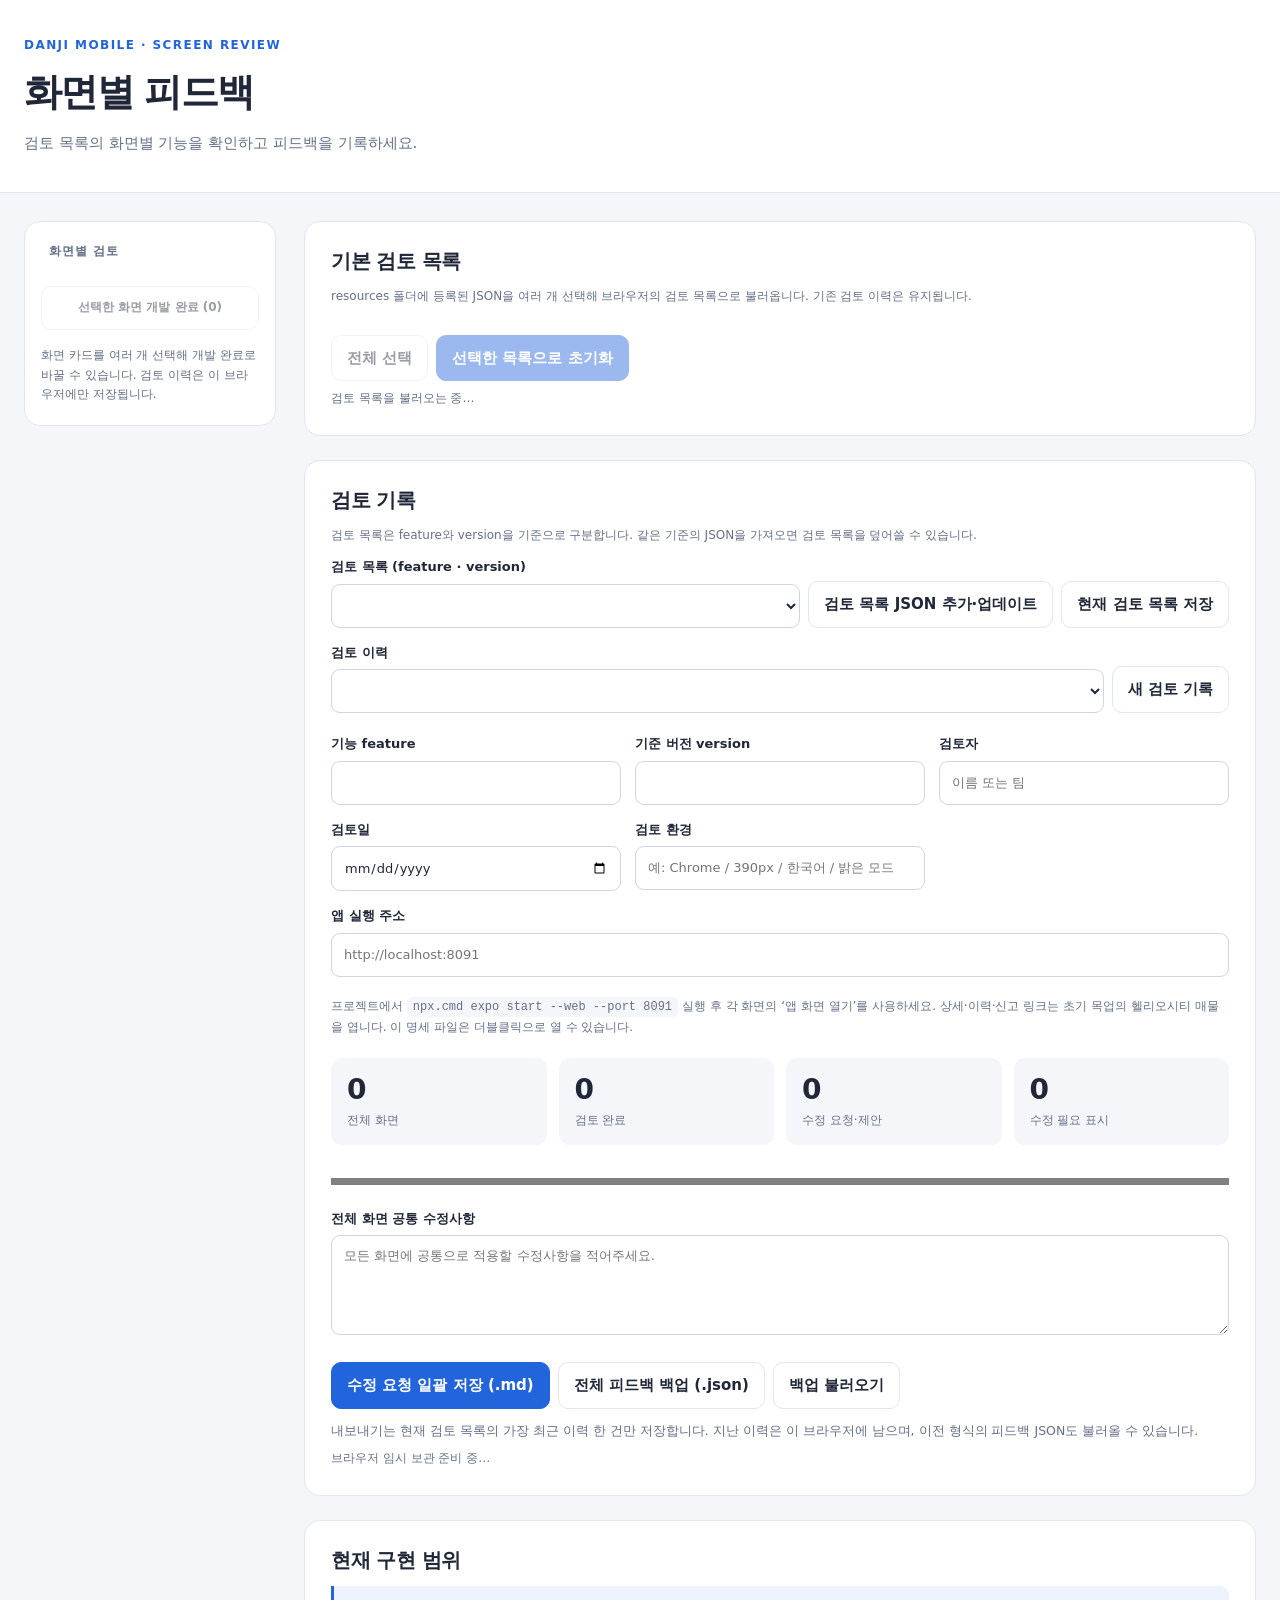
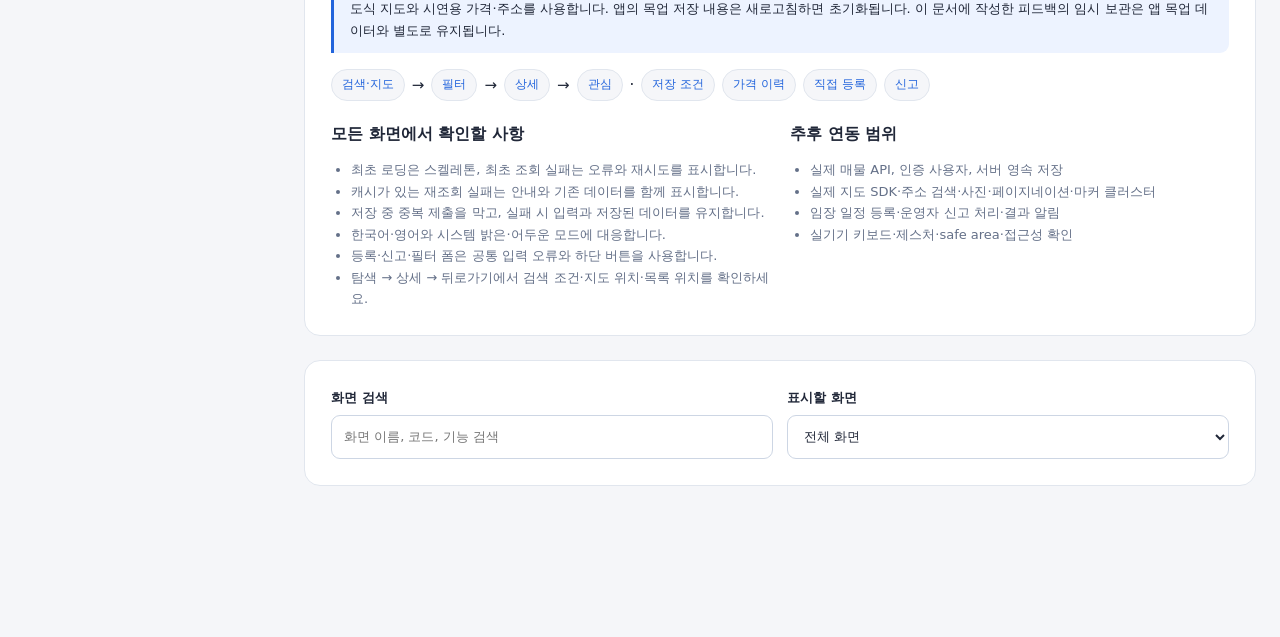
==== screen_feedback/index.html @ 4397aee4 "Feat: 화면 피드백 기능 추가" ====
<!doctype html>
<html lang="ko">
<head>
  <meta charset="utf-8">
  <meta name="viewport" content="width=device-width, initial-scale=1">
  <title>화면별 피드백</title>
  <style>
    :root { color-scheme: light; --bg:#f5f6f9; --surface:#fff; --ink:#202738; --muted:#647088; --line:#e1e6ee; --brand:#2264dc; --soft:#edf3ff; --success:#176b46; --danger:#b93830; }
    * { box-sizing:border-box; }
    html { scroll-behavior:smooth; scroll-padding-top:24px; }
    body { margin:0; background:var(--bg); color:var(--ink); font:15px/1.65 "Pretendard","맑은 고딕",system-ui,sans-serif; }
    button,input,select,textarea { font:inherit; }
    button,a,input,select,textarea { -webkit-tap-highlight-color:transparent; }
    button,a { touch-action:manipulation; }
    button { cursor:pointer; }
    a { color:var(--brand); text-decoration:none; }
    a:hover { text-decoration:underline; }
    :focus-visible { outline:3px solid #8cb4ff; outline-offset:3px; }
    button { border:1px solid var(--line); border-radius:10px; padding:10px 15px; background:var(--surface); color:var(--ink); font-weight:600; min-height:44px; }
    button:hover { background:var(--soft); }
    button:disabled { opacity:.45; cursor:default; }
    .primary { background:var(--brand); color:#fff; border-color:var(--brand); }
    .primary:hover { background:#174eb6; }
    .quiet { color:var(--muted); background:transparent; }
    input,select,textarea { width:100%; border:1px solid #cdd6e4; background:var(--surface); color:var(--ink); border-radius:9px; padding:10px 12px; min-height:44px; }
    textarea { resize:vertical; min-height:100px; line-height:1.6; }
    label { display:block; font-size:13px; font-weight:600; }
    label>input,label>select,label>textarea { margin-top:6px; font-weight:400; }
    h1,h2,h3,p { margin:0; }
    h1 { font-size:clamp(25px,3.5vw,38px); line-height:1.3; letter-spacing:-.045em; }
    h2 { font-size:24px; letter-spacing:-.025em; line-height:1.35; }
    h3 { font-size:16px; margin-bottom:12px; }
    code { overflow-wrap:anywhere; font-size:12px; background:var(--bg); border-radius:5px; padding:3px 6px; }
    .skip { position:absolute; top:-100px; left:16px; background:var(--surface); padding:12px; z-index:20; }
    .skip:focus { top:12px; }
    .top { background:var(--surface); border-bottom:1px solid var(--line); padding:36px max(24px,calc((100vw - 1480px)/2)); }
    .eyebrow { color:var(--brand); font-size:12px; letter-spacing:.12em; font-weight:700; margin-bottom:12px; }
    .intro { max-width:780px; color:var(--muted); margin-top:14px; }
    .layout { max-width:1528px; margin:auto; display:grid; grid-template-columns:252px minmax(0,1fr); align-items:start; gap:28px; padding:28px 24px 80px; }
    .rail { position:sticky; top:20px; }
    .rail-box,.panel,.screen { background:var(--surface); border:1px solid var(--line); border-radius:16px; }
    .rail-box { padding:20px 16px; }
    .rail-title { color:var(--muted); font-size:12px; font-weight:700; letter-spacing:.08em; margin:0 8px 12px; }
    .screen-nav { display:grid; gap:5px; }
    .nav-row { display:grid; grid-template-columns:20px minmax(0,1fr); align-items:center; gap:5px; }
    .nav-row input { width:18px; height:18px; min-height:18px; margin:0; accent-color:var(--brand); }
    .screen-nav a { color:var(--ink); padding:10px 9px; border-radius:9px; font-size:13px; display:grid; grid-template-columns:1fr auto; align-items:center; gap:8px; }
    .screen-nav a:hover,.screen-nav a.active { text-decoration:none; background:var(--soft); color:var(--brand); }
    .nav-code { display:block; font-size:10px; color:var(--muted); }
    .nav-state { font-size:11px; white-space:nowrap; }
    .rail-hint { color:var(--muted); font-size:12px; margin-top:16px; }
    .rail-actions { display:grid; gap:8px; margin-top:12px; }
    .rail-actions button { width:100%; font-size:12px; }
    main { min-width:0; display:grid; gap:24px; }
    .panel { padding:26px; }
    .panel h2 { font-size:20px; margin-bottom:12px; }
    .toolbar { display:flex; gap:8px; flex-wrap:wrap; align-items:center; }
    .toolbar+small { display:block; color:var(--muted); margin-top:12px; }
    .stats { display:grid; grid-template-columns:repeat(4,minmax(0,1fr)); gap:12px; margin:20px 0; }
    .stat { background:var(--bg); padding:14px 16px; border-radius:11px; }
    .stat strong { display:block; font-size:28px; line-height:1.25; }
    .stat span { font-size:12px; color:var(--muted); }
    progress { width:100%; height:7px; border:0; accent-color:var(--brand); border-radius:99px; }
    .save-line { font-size:12px; color:var(--muted); margin-top:8px; min-height:20px; }
    .row { display:grid; grid-template-columns:repeat(2,minmax(0,1fr)); gap:14px; }
    .meta-grid { display:grid; grid-template-columns:1fr 1fr 1fr; gap:14px; margin:20px 0; }
    .list-grid { display:grid; grid-template-columns:minmax(0,1fr) auto auto; gap:8px; align-items:end; }
    .history-grid { display:grid; grid-template-columns:minmax(0,1fr) auto; gap:8px; align-items:end; margin-top:14px; }
    .resource-list { display:grid; grid-template-columns:repeat(auto-fit,minmax(220px,1fr)); gap:8px; margin:14px 0; }
    .resource-choice { display:flex; align-items:center; gap:10px; min-height:44px; padding:10px 12px; border:1px solid var(--line); border-radius:9px; background:var(--bg); }
    .resource-choice input { width:18px; height:18px; min-height:18px; margin:0; accent-color:var(--brand); }
    .full { grid-column:1/-1; }
    .note { border-left:3px solid var(--brand); padding:12px 16px; background:var(--soft); border-radius:0 9px 9px 0; font-size:13px; }
    .common-grid { display:grid; grid-template-columns:repeat(2,minmax(0,1fr)); gap:20px; margin-top:20px; }
    .common-grid ul { margin:0; padding-left:20px; color:var(--muted); font-size:13px; }
    .flow { display:flex; flex-wrap:wrap; gap:7px; align-items:center; margin:16px 0; }
    .flow a { border:1px solid var(--line); background:var(--bg); border-radius:99px; padding:5px 10px; font-size:12px; }
    .screen { overflow:hidden; scroll-margin-top:24px; }
    .screen-head { padding:24px 28px; border-bottom:1px solid var(--line); display:flex; justify-content:space-between; gap:16px; align-items:flex-start; }
    .screen-code { color:var(--brand); font-size:12px; font-weight:700; margin-bottom:6px; }
    .screen-purpose { color:var(--muted); margin-top:10px; max-width:680px; }
    .route { display:block; margin-top:12px; }
    .open-screen { flex-shrink:0; border:1px solid var(--line); padding:8px 12px; border-radius:9px; font-size:13px; }
    .screen-body { padding:26px 28px; display:grid; grid-template-columns:minmax(0,1.35fr) minmax(300px,1fr); gap:28px; align-items:start; }
    .feature { padding:12px 0; border-bottom:1px solid var(--line); }
    .feature:first-of-type { padding-top:0; }
    .feature strong { display:block; font-size:14px; margin-bottom:3px; }
    .feature p { color:var(--muted); font-size:13px; }
    .checks { margin-top:24px; }
    .check { padding:10px 0; border-bottom:1px dashed var(--line); display:grid; grid-template-columns:minmax(0,1fr) 100px; gap:12px; align-items:center; }
    .check label { font-size:13px; font-weight:400; }
    .check select { font-size:12px; min-height:38px; padding:7px; }
    .check[data-result="fix"] { color:var(--danger); }
    details { margin-top:20px; font-size:13px; color:var(--muted); }
    summary { cursor:pointer; font-weight:600; color:var(--ink); min-height:34px; }
    details ul { margin:8px 0; padding-left:20px; }
    .review { background:var(--bg); border:1px solid var(--line); border-radius:12px; padding:20px; min-width:0; }
    .review>label { margin-bottom:16px; }
    .review h3 { display:flex; justify-content:space-between; }
    .issue { background:var(--surface); border:1px solid var(--line); border-radius:11px; padding:16px; margin:14px 0; }
    .issue-head { display:flex; align-items:center; justify-content:space-between; gap:8px; margin-bottom:12px; }
    .issue-head strong { font-size:13px; }
    .issue-head button { padding:3px 8px; min-height:34px; font-size:12px; }
    .issue label { margin-bottom:12px; }
    .issue label:last-child { margin-bottom:0; }
    .issue .row { gap:8px; }
    .issue textarea { min-height:90px; font-size:13px; }
    .add-issue { width:100%; border-style:dashed; font-size:13px; }
    .hint { font-size:12px; color:var(--muted); margin:10px 0; }
    .footer { text-align:center; color:var(--muted); font-size:12px; padding:12px 0; }
    .toast { position:fixed; right:24px; bottom:24px; max-width:min(480px,calc(100vw - 32px)); padding:15px 20px; color:#fff; background:#202738; border-radius:12px; box-shadow:0 8px 32px #0002; z-index:30; }
    .toast:empty { display:none; }
    .empty-message { display:none; background:var(--surface); border:1px dashed var(--line); padding:32px; text-align:center; border-radius:12px; color:var(--muted); }
    [hidden] { display:none!important; }
    @media (max-width:1150px) { .layout { grid-template-columns:220px minmax(0,1fr); gap:18px; } .screen-body { grid-template-columns:1fr; } .review { padding:22px; } }
    @media (max-width:760px) { .top { padding:26px 18px; } .layout { display:block; padding:18px 14px 60px; } .rail { position:static; margin-bottom:18px; } .screen-nav { grid-template-columns:repeat(2,minmax(0,1fr)); } .rail-box { padding:16px; } .rail-hint { display:none; } .panel { padding:20px; } .screen-head { padding:20px; display:block; } .open-screen { display:inline-block; margin-top:14px; } .screen-body { padding:20px; gap:24px; } .meta-grid { grid-template-columns:repeat(2,minmax(0,1fr)); } .meta-grid label:last-child { grid-column:1/-1; } .common-grid { grid-template-columns:1fr; } .stats { gap:8px; } .stat { padding:12px 10px; } .stat strong { font-size:24px; } .stat span { font-size:11px; } .row { grid-template-columns:1fr; } .issue .row { grid-template-columns:1fr 1fr; } .list-grid,.history-grid { grid-template-columns:1fr; } }
    @media (prefers-reduced-motion:reduce) { html { scroll-behavior:auto; } }
  </style>
</head>
<body>
  <a class="skip" href="#main">본문으로 이동</a>
  <header class="top">
    <p class="eyebrow">DANJI MOBILE · SCREEN REVIEW</p>
    <h1>화면별 피드백</h1>
    <p id="intro" class="intro">검토 목록의 화면별 기능을 확인하고 피드백을 기록하세요.</p>
  </header>
  <div class="layout">
    <aside class="rail" aria-label="화면 목차">
      <div class="rail-box">
        <p class="rail-title">화면별 검토</p>
        <nav id="screen-nav" class="screen-nav"></nav>
        <div class="rail-actions"><button id="complete-selected" type="button" disabled>선택한 화면 개발 완료 (0)</button></div>
        <p class="rail-hint">화면 카드를 여러 개 선택해 개발 완료로 바꿀 수 있습니다. 검토 이력은 이 브라우저에만 저장됩니다.</p>
      </div>
    </aside>
    <main id="main">
      <section class="panel" aria-labelledby="resource-heading">
        <h2 id="resource-heading">기본 검토 목록</h2>
        <p class="hint">resources 폴더에 등록된 JSON을 여러 개 선택해 브라우저의 검토 목록으로 불러옵니다. 기존 검토 이력은 유지됩니다.</p>
        <div id="resource-list" class="resource-list"></div>
        <div class="toolbar">
          <button id="select-all-resources" type="button" disabled>전체 선택</button>
          <button id="initialize-resources" class="primary" type="button" disabled>선택한 목록으로 초기화</button>
        </div>
        <p id="resource-status" class="save-line" role="status" aria-live="polite">검토 목록을 불러오는 중…</p>
      </section>
      <section class="panel" aria-labelledby="review-heading">
        <h2 id="review-heading">검토 기록</h2>
        <p class="hint">검토 목록은 feature와 version을 기준으로 구분합니다. 같은 기준의 JSON을 가져오면 검토 목록을 덮어쓸 수 있습니다.</p>
        <div class="list-grid">
          <label>검토 목록 (feature · version)<select id="checklist-select"></select></label>
          <button id="import-checklist" type="button">검토 목록 JSON 추가·업데이트</button>
          <button id="export-checklist" type="button">현재 검토 목록 저장</button>
          <input id="checklist-file" type="file" accept=".json,application/json" multiple hidden>
        </div>
        <div class="history-grid">
          <label>검토 이력<select id="history-select"></select></label>
          <button id="new-history" type="button">새 검토 기록</button>
        </div>
        <div class="meta-grid">
          <label>기능 feature<input id="record-feature" readonly></label>
          <label>기준 버전 version<input id="record-version" readonly></label>
          <label>검토자<input id="reviewer" data-meta="reviewer" placeholder="이름 또는 팀" maxlength="100"></label>
          <label>검토일<input id="review-date" data-meta="reviewDate" type="date"></label>
          <label>검토 환경<input id="environment" data-meta="environment" placeholder="예: Chrome / 390px / 한국어 / 밝은 모드" maxlength="300"></label>
          <label class="full">앱 실행 주소<input id="app-base" data-meta="appBase" type="url" placeholder="http://localhost:8091"></label>
        </div>
        <p class="hint">프로젝트에서 <code>npx.cmd expo start --web --port 8091</code> 실행 후 각 화면의 ‘앱 화면 열기’를 사용하세요. 상세·이력·신고 링크는 초기 목업의 헬리오시티 매물을 엽니다. 이 명세 파일은 더블클릭으로 열 수 있습니다.</p>
        <div class="stats" aria-label="검토 현황">
          <div class="stat"><strong id="screen-count">0</strong><span>전체 화면</span></div>
          <div class="stat"><strong id="reviewed-count">0</strong><span>검토 완료</span></div>
          <div class="stat"><strong id="request-count">0</strong><span>수정 요청·제안</span></div>
          <div class="stat"><strong id="flag-count">0</strong><span>수정 필요 표시</span></div>
        </div>
        <progress id="review-progress" max="1" value="0" aria-label="검토 완료 화면 수"></progress>
        <label style="margin-top:18px">전체 화면 공통 수정사항<textarea id="common-notes" maxlength="20000" placeholder="모든 화면에 공통으로 적용할 수정사항을 적어주세요."></textarea></label>
        <div class="toolbar" style="margin-top:20px">
          <button id="export-requests" class="primary" type="button">수정 요청 일괄 저장 (.md)</button>
          <button id="export-backup" type="button">전체 피드백 백업 (.json)</button>
          <button id="import-backup" type="button">백업 불러오기</button>
          <input id="import-file" type="file" accept=".json,application/json" hidden>
        </div>
        <small>내보내기는 현재 검토 목록의 가장 최근 이력 한 건만 저장합니다. 지난 이력은 이 브라우저에 남으며, 이전 형식의 피드백 JSON도 불러올 수 있습니다.</small>
        <p id="save-state" class="save-line" role="status" aria-live="polite">브라우저 임시 보관 준비 중…</p>
      </section>
      <section id="scope-section" class="panel" aria-labelledby="scope-heading">
        <h2 id="scope-heading">현재 구현 범위</h2>
        <div class="note">도식 지도와 시연용 가격·주소를 사용합니다. 앱의 목업 저장 내용은 새로고침하면 초기화됩니다. 이 문서에 작성한 피드백의 임시 보관은 앱 목업 데이터와 별도로 유지됩니다.</div>
        <div class="flow" aria-label="대표 검토 흐름">
          <a href="#PROP-001">검색·지도</a><span aria-hidden="true">→</span><a href="#PROP-002">필터</a><span aria-hidden="true">→</span><a href="#PROP-004">상세</a><span aria-hidden="true">→</span><a href="#PROP-008">관심</a><span aria-hidden="true">·</span><a href="#PROP-003">저장 조건</a><a href="#PROP-005">가격 이력</a><a href="#PROP-006">직접 등록</a><a href="#PROP-007">신고</a>
        </div>
        <div class="common-grid">
          <div><h3>모든 화면에서 확인할 사항</h3><ul>
            <li>최초 로딩은 스켈레톤, 최초 조회 실패는 오류와 재시도를 표시합니다.</li>
            <li>캐시가 있는 재조회 실패는 안내와 기존 데이터를 함께 표시합니다.</li>
            <li>저장 중 중복 제출을 막고, 실패 시 입력과 저장된 데이터를 유지합니다.</li>
            <li>한국어·영어와 시스템 밝은·어두운 모드에 대응합니다.</li>
            <li>등록·신고·필터 폼은 공통 입력 오류와 하단 버튼을 사용합니다.</li>
            <li>탐색 → 상세 → 뒤로가기에서 검색 조건·지도 위치·목록 위치를 확인하세요.</li>
          </ul></div>
          <div><h3>추후 연동 범위</h3><ul>
            <li>실제 매물 API, 인증 사용자, 서버 영속 저장</li>
            <li>실제 지도 SDK·주소 검색·사진·페이지네이션·마커 클러스터</li>
            <li>임장 일정 등록·운영자 신고 처리·결과 알림</li>
            <li>실기기 키보드·제스처·safe area·접근성 확인</li>
          </ul></div>
        </div>
      </section>
      <section class="panel" aria-label="화면 표시 조건">
        <div class="row">
          <label>화면 검색<input id="screen-search" type="search" placeholder="화면 이름, 코드, 기능 검색"></label>
          <label>표시할 화면<select id="screen-filter"><option value="all">전체 화면</option><option value="requests">수정 요청·표시가 있는 화면</option><option value="unreviewed">미검토·보류 화면</option><option value="reviewed">검토 완료 화면</option></select></label>
        </div>
      </section>
      <div id="no-results" class="empty-message">표시 조건에 맞는 화면이 없습니다.</div>
      <div id="screens" style="display:grid;gap:24px"></div>
      <p id="footer" class="footer"></p>
    </main>
  </div>
  <div id="toast" class="toast" role="status" aria-live="polite"></div>
  <noscript><p class="note">이 문서의 기능 명세와 피드백 입력·저장은 JavaScript가 활성화된 브라우저에서 사용할 수 있습니다.</p></noscript>
  <script type="application/json" id="default-checklist">{"feature":"properties","version":"2026-10-04","screens":[{"id":"PROP-001","name":"매물 검색·지도·목록","route":"/properties","example":"/properties","source":"src/app/(tabs)/properties.tsx","purpose":"단지명·주소와 검색 조건으로 단지를 탐색하고, 지도·목록에서 비교한 뒤 상세·관심·직접 등록으로 이동합니다.","features":[["검색과 결과","단지명·주소를 약 300ms 간격으로 검색합니다. 검색어·적용 필터·확정 지역·정렬을 같은 조회에 반영합니다. 초기 목업은 6개 단지입니다."],["지도와 현재 위치","도식 배경에서 드래그·확대·축소 후 ‘이 지역 재검색’을 눌러 범위를 적용합니다. 현재 위치 아이콘은 위치 권한을 요청해 GPS 좌표 중심으로 조회하고 점을 표시합니다. 권한 거부·실패·시간 초과 시 기존 지도를 유지합니다. 전체 지역·방향 버튼과 도식 안내 라벨은 제거했습니다."],["마커와 가로 카드","단일 마커는 단지명을 크게, 금액·건수를 아래에 표시합니다. 겹치는 마커는 건수를 합산한 클러스터로 표시하며 클릭하면 확대합니다. 카드 스크롤은 카드 단위로 정렬하고 현재 n/m·마커 강조를 함께 갱신합니다. 지도 밖의 단지는 화면 중심으로 맞춥니다."],["지도·목록과 정렬","지도가 기본 화면입니다. 목록의 건수·지도 보기와 같은 줄 우측 정렬 버튼은 팝업을 엽니다. 최근 확인순·호가 낮은순·호가 높은순·세대수 많은순을 선택합니다. 상세에서 돌아오면 검색 조건과 목록 위치를 유지합니다."],["단지 카드와 관심","유형·주소·세대수 순서로 표시하고 가격 범위·최근 실거래·확인일을 제공합니다. 호가 건수·제공처 수 라벨은 제거했습니다. 하트는 화면 이동 없이 해당 단지의 관심을 바로 토글합니다. 상세의 면적별 관심과는 독립적입니다."],["상단과 빈 결과","검색창 우측 필터 아이콘, 낮은 높이의 조건 칩, 상단 헤더의 직접 등록·관심 매물을 제공합니다. 저장한 조건은 필터 화면에서 엽니다. 내 매물·목업 라벨은 제거했습니다. 빈 검색은 조건 변경·지역 조건 초기화·직접 등록을 제공합니다."]],"checks":["‘헬리오’를 검색해 1개 단지로 줄어드는지 확인합니다.","마커 선택·카드 넘김·지도/목록 전환에서 선택과 결과가 연결되는지 확인합니다.","지도 이동 후 재검색, 현재 위치 조회·점 표시, 권한 거부 후 기존 지도 유지를 확인합니다.","목록 정렬 → 상세 → 뒤로가기에서 조건·목록 위치가 유지되는지 확인합니다.","없는 검색어의 다음 행동과 단지 하트가 상세 이동 없이 토글되는지 확인합니다."],"boundaries":["실제 지도 배경·광고 사진·주소 검색은 연결되지 않았습니다.","GPS는 실제 기기/브라우저 위치를 사용하며 접근 권한이 필요합니다. 새 모바일 개발 빌드는 expo-location을 포함해 다시 빌드해야 합니다.","검색 결과·카드 관심은 단지 단위이고 상세의 면적별 매물 관심과 독립적입니다. 관심 API 추가 계약은 shared/properties/FIXME.md를 참고하세요."]},{"id":"PROP-002","name":"매물 검색 필터","route":"/properties/filter","example":"/properties/filter","source":"src/app/properties/filter.tsx","purpose":"거래·가격·면적·건물 유형의 초안을 편집하고 결과 건수를 확인한 뒤 적용하거나 자주 쓰는 조건을 저장합니다.","features":[["거래별 가격","매매는 매매가, 전세는 보증금, 월세는 보증금과 월세를 입력합니다. 월세의 두 조건은 같은 호가 행에 함께 적용합니다."],["범위 입력과 검증","최소·최대 슬라이더와 직접 입력을 나란히 배치해 높이를 줄였습니다. 상단의 고정 조건 칩은 초안 상태를 표시하고 클릭 시 해당 설정으로 이동합니다. 직접 입력은 만원 단위, 빈 값은 제한 없음입니다. 음수·문자·역전 범위는 적용·저장을 막으며 칩에도 입력 확인 상태를 표시합니다."],["슬라이더 표시 한도","매매 40억·보증금 25억·월세 500만원까지 표시합니다. 끝값은 무제한으로 취급하고 직접 입력으로 표시 한도를 넘길 수 있습니다."],["면적과 건물 유형","전용 면적은 전체·59㎡ 이하·59㎡ 초과~84㎡·84㎡ 초과입니다. 건물 유형 필터는 아파트·오피스텔·빌라를 복수 선택하며, 선택하지 않으면 전체 유형입니다."],["초안·초기화·적용","편집 내용은 적용 전까지 탐색에 반영하지 않습니다. 뒤로가기는 미적용 초안을 버립니다. 초기화는 초안을 기본 조건으로 바꿉니다. 결과 0건도 적용할 수 있습니다. 건수 조회 실패 시 건수 없이 조건을 적용할 수 있습니다."],["조건 저장","1~50자의 이름으로 거래·가격·면적·건물 유형 초안을 저장합니다. 검색어·지도 범위·정렬은 저장하지 않습니다. 저장만으로 탐색 조건을 적용하지 않습니다. 성공 안내는 약 1.8초 후 사라지는 하단 토스트입니다. 저장한 조건 관리는 이 화면에서 엽니다."]],"checks":["월세의 두 범위가 별도로 나타나는지 확인합니다.","월세 최대에 130(만원)을 넣어 1개 단지가 조회되는지 확인합니다.","음수·문자·최소보다 작은 최대값의 오류와 적용 차단을 확인합니다.","초안 수정 후 뒤로가기로 기존 탐색 조건을 유지하는지 확인합니다.","이름 입력 → 조건 저장 → 저장한 조건 관리로 이어지는지 확인합니다."],"boundaries":["필터 건수는 면적별 매물 수가 아닌 중복 제거된 단지 수입니다.","직접 등록은 주택·기타도 지원하지만 이 필터 UI는 아파트·오피스텔·빌라만 제공합니다."]},{"id":"PROP-003","name":"저장 필터 관리","route":"/properties/saved-filters","example":"/properties/saved-filters","source":"src/app/properties/saved-filters.tsx","purpose":"필터 화면에서 저장한 조건을 확인하고 이름 변경·재적용·삭제합니다.","features":[["목록과 조건 요약","저장 이름과 거래·가격·면적·건물 유형 요약을 표시합니다. 초기 목업에는 저장된 조건이 없으므로 필터 화면에서 먼저 저장합니다."],["조건 재적용","우측 화살표가 있는 카드를 클릭하면 저장된 조건 원본을 탐색에 반영하고 매물 화면으로 돌아갑니다. 선택 단지와 목록 위치를 초기화하며 현재 검색어·지도 범위·정렬은 유지합니다. 별도의 적용 버튼은 제거했습니다."],["이름 변경","제목 행 우측의 편집 아이콘으로 이름을 수정합니다. 편집 아이콘은 카드 적용을 실행하지 않습니다. 공백 이름은 오류 표시와 저장 차단을 제공하며 이름은 1~50자입니다."],["확인 후 삭제","제목 행 우측 삭제 아이콘은 카드 적용 없이 삭제 확인을 엽니다. 취소 또는 삭제 확인을 선택하며 삭제한 조건은 되돌릴 수 없습니다."],["조회·변경 상태","성공은 자동으로 사라지는 하단 토스트, 오류는 인라인 안내로 표시하며 변경 중 중복 제출을 막습니다. 필터 열기는 빈 목록에도 하단에 한 번만 표시합니다."]],"checks":["필터에서 조건을 저장하고 이름·요약이 일치하는지 확인합니다.","이름 변경 시 빈 값 오류와 정상 저장을 확인합니다.","재적용 시 실제 조건과 검색 결과가 바뀌는지 확인합니다.","삭제 취소·삭제 확인 및 마지막 조건 삭제 후 빈 상태를 확인합니다."],"boundaries":["조건은 현재 목업 세션에만 남으며 새로고침 시 초기화됩니다.","검색어·지도 범위·정렬까지 저장하는 동작은 현재 구현에 없습니다."]},{"id":"PROP-004","name":"단지·매물 상세","route":"/properties/[complexId]","example":"/properties/c-helio","source":"src/app/properties/[complexId]/index.tsx","purpose":"단지 정보와 거래 유형별 가격을 확인하고, 면적별 매물을 골라 관심 저장·가격 이력·정보 신고로 연결합니다.","features":[["기본 정보와 탭","단지명·주소·건물 유형·준공 연도·세대수를 표시합니다. 매물/단지 정보 탭을 전환하며 주차·교통·난방은 정보 없음으로 안내합니다."],["현재 호가와 실거래","매매·전세·월세를 전환하여 호가 범위·중복 제거 건수·제공처·확인일과 최신 유효 실거래를 표시합니다. 월세는 보증금과 월세를 함께 표시합니다."],["제공처와 가격 이력","제공처를 펼치면 거래 유형별 활성 호가 건수·최종 확인일을 표시합니다. 가격 이력에는 선택 거래 유형을 전달합니다."],["면적별 관심","전용 면적·동·층·현재 호가를 표시합니다. 각 면적별 매물의 관심을 개별 저장·해제합니다. 카드 하트나 하단 ‘면적별 관심 저장’은 면적 선택 안내를 표시합니다."],["개인 매물 상세","직접 등록한 매물 ID로 개인 상세를 엽니다. 이름·주소·유형·면적·좌표 상태와 관심 버튼을 제공합니다. 단지·가격·신고 정보는 일반 수집 매물과 구분합니다."],["정보 신고와 방문 안내","수집 매물의 정보 신고는 해당 면적별 매물 ID로 이동합니다. 임장 일정 연결은 방문 화면 구현 후 제공한다는 안내만 표시합니다."]],"checks":["매물/단지 탭과 매매·전세·월세 전환 결과를 확인합니다.","제공처 펼치기와 가격 이력 이동을 확인합니다.","다른 면적을 관심에 저장·해제하고 관심 목록의 대상이 일치하는지 확인합니다.","면적별 신고 대상과 개인 매물의 좌표 없음·가격 없음 안내를 확인합니다."],"boundaries":["사진·실제 광고·주차/교통/난방 정보는 제공하지 않습니다.","상세는 모든 면적을 나열합니다. 관심 목록의 propertyId로 특정 면적을 자동 스크롤·선택하는 동작은 없습니다.","개인 매물 ID도 같은 상세 URL 위치를 사용합니다."]},{"id":"PROP-005","name":"가격 변동 이력","route":"/properties/[complexId]/price-history","example":"/properties/c-helio/price-history?trade=SALE","source":"src/app/properties/[complexId]/price-history.tsx","purpose":"면적·거래 유형·가격 기준·기간을 바꿔 호가 및 실거래 이력을 비교합니다.","features":[["현재 가격 요약","현재 단지 호가와 최근 유효 실거래를 상단에 표시합니다. 이 요약은 아래 선택 기간의 이력과 별도로 유지됩니다."],["실제 이력 조회 조건","매매·전세·월세, 면적별 매물, 호가/실거래가, 6개월/1년/3년 선택이 실제 표시 기록을 변경합니다. 초기 기간은 1년이고 첫 면적이 기본 선택입니다."],["호가 추이","호가 기준에는 선택 기록을 시간순 가로 막대로 표현합니다. 매매는 매매가, 전세·월세는 보증금의 추이를 보여줍니다."],["기록 목록","날짜·제공처·금액을 최신순으로 표시합니다. 월세는 월세 금액도 함께 표시합니다. 정정은 이전 금액, 계약 해제는 취소 문구와 취소선을 유지합니다."],["빈 기간","선택 기간의 기록이 없으면 기간을 늘려보라는 안내를 표시합니다. 찾을 수 없는 단지는 별도 안내합니다."]],"checks":["거래·면적·가격 기준 변경이 기록을 바꾸는지 확인합니다.","3년에서 오래된 기록을 보고 6개월로 줄여 제외되는지 확인합니다.","호가 막대·제공처·월세 보조 금액이 목록과 일치하는지 확인합니다.","실거래의 정정 전 금액과 계약 해제 표시를 확인합니다."],"boundaries":["호가 추이는 시연용 막대 표시이며 전문 차트 SDK를 사용하지 않습니다.","개인 등록 매물에는 가격 이력이 연결되지 않습니다.","기간은 검토 시점의 현재 날짜를 기준으로 계산합니다."]},{"id":"PROP-006","name":"매물 직접 등록","route":"/properties/create","example":"/properties/create","source":"src/app/properties/create.tsx","purpose":"찾을 수 없는 매물을 주소 선택 → 매물 정보 → 완료 순서로 개인 임시 매물에 등록합니다.","features":[["목업 주소 검색","가락동 12-3·913·12-7 세 주소의 지번·도로명 문자열을 검색합니다. ‘가락동’, ‘송파대로’, ‘12-7’ 등으로 확인할 수 있습니다."],["중복 단지 후보","선택 지번 주소가 기존 단지 주소와 정확히 같으면 후보를 안내합니다. 해당 단지로 이동하거나 다른 매물로 계속 등록합니다. 913은 헬리오시티, 12-3은 한빛빌라 후보입니다."],["기본 정보 입력","이름은 선택이고 비우면 주소를 이름으로 사용합니다. 건물 유형은 아파트·오피스텔·빌라·주택·기타입니다. 동(20자)·층(10자)은 선택, 이름은 100자 이내입니다."],["면적과 좌표","전용 면적은 0 초과~100,000㎡, 소수점 둘째 자리까지 입력합니다. 잘못된 면적은 등록을 막고 입력창에 오류를 표시합니다. 12-7은 좌표 없음·이동 시간 계산 불가를 안내합니다."],["등록과 후속 화면","등록 중 중복 제출을 막고 실패 시 입력을 유지합니다. 완료 후 생성된 개인 매물 ID로 상세를 엽니다. 탐색의 내 매물에서 다시 확인할 수 있습니다."],["개인 임시 매물","mock-user 소유의 개인 매물로 생성하며 단지 ID와 가격 정보를 붙이지 않습니다. 방문 일정 등록은 후속 구현 안내만 표시합니다."]],"checks":["913 검색·선택 후 기존 단지로 이동/계속 등록을 확인합니다.","12-7 선택 시 좌표 없음 안내와 정보 입력 단계로 이동하는지 확인합니다.","면적 -1·0·소수점 3자리의 오류와 49.25 정상 입력을 확인합니다.","등록 완료 → 개인 상세 → 내 매물에서 같은 매물을 확인합니다."],"boundaries":["실제 주소 검색 제공처·중복 매물 판정·서버 저장은 연결되지 않았습니다.","새로고침 시 등록 정보가 초기화됩니다.","개인 매물의 공개 전환·일정 연결은 현재 구현하지 않았습니다."]},{"id":"PROP-007","name":"매물 정보 신고","route":"/properties/report?propertyId=…","example":"/properties/report?propertyId=p-0-0","source":"src/app/properties/report.tsx","purpose":"선택한 면적별 매물의 잘못된 정보를 사유와 설명으로 신고합니다.","features":[["신고 대상과 사유","매물 이름·전용 면적을 표시합니다. 가격·단지 정보 오류(WRONG_INFO), 없는 매물(FAKE), 중복(DUPLICATE), 기타(ETC)를 선택합니다."],["내용 검증","기타는 공백을 제외한 내용이 필수이며 다른 사유의 내용은 선택입니다. 내용은 최대 2,000자입니다. 내용 미입력 제출 시 입력창 내부에 오류를 표시합니다."],["제출 상태","접수 중 중복 제출을 막고 실패 시 사유·내용을 유지합니다. 성공하면 접수 안내와 기존 신고 상태를 표시합니다."],["중복 신고","현재 목업 계정이 같은 매물 ID를 이미 신고한 경우 다시 제출하지 않고 접수 상태를 안내합니다. 다른 면적 매물은 별도 대상입니다."],["잘못된 대상","없는 매물 ID이면 매물을 찾을 수 없다고 안내하며 제출 버튼을 제공하지 않습니다."]],"checks":["상세에서 선택한 면적과 신고 대상이 일치하는지 확인합니다.","기타 선택 → 내용 없이 제출의 오류를 확인합니다.","내용 입력 후 접수 안내와 재진입 시 중복 신고 차단을 확인합니다."],"boundaries":["신고는 목업 메모리에만 저장됩니다.","운영자 처리·신고 결과 알림·처리 기한은 연결하거나 약속하지 않습니다."]},{"id":"PROP-008","name":"관심 매물","route":"/properties/favorites","example":"/properties/favorites","source":"src/app/properties/favorites.tsx","purpose":"관심 단지와 면적별 관심 매물을 구분해 확인하고, 가격 비교·상세 확인·관심 해제·되돌리기를 수행합니다.","features":[["관심 대상","검색 카드 하트로 저장한 단지 관심과 상세에서 저장한 면적별 매물 관심을 별도 영역으로 표시합니다. 단지 관심은 complexId, 면적별 관심은 propertyId이며 서로 독립적입니다. 개인 매물은 가격 없음으로 안내합니다."],["정렬","최근 저장순·호가 낮은순·가격 변동순을 제공합니다. 변동순은 면적별 매물의 저장 시점 대비 최저 매매 호가 변동 절대값이 큰 순서입니다. 단지는 변동 기준이 없어 변동순에서도 저장순으로 표시합니다."],["가격 변동","저장 당시 최저 매매 호가와 현재 가격을 비교합니다. 상승/하락 부호·금액, 변동 없음, 정보 없음 상태를 텍스트로 구분합니다."],["해제와 되돌리기","관심 해제 후 안내와 되돌리기를 제공합니다. 되돌리기는 원래 관심 ID·저장 시각·가격 기준값을 복원합니다. 화면에는 마지막으로 해제한 항목의 되돌리기만 유지합니다."],["상세·빈 목록","단지 카드 또는 상세 보기로 단지·개인 매물 상세에 이동합니다. 빈 관심 목록은 단지 또는 면적별 관심 저장 안내와 매물 찾아보기 동작을 제공합니다."]],"checks":["상세에서 서로 다른 면적을 저장해 개별 관심 항목이 생기는지 확인합니다.","최근 저장·낮은 호가·변동순 정렬과 가격 없는 항목을 확인합니다.","해제 후 되돌리기를 눌러 동일한 저장 시각·변동 기준으로 복원되는지 확인합니다.","개인 매물 상세 연결과 마지막 관심 해제 후 빈 상태를 확인합니다."],"boundaries":["현재 관심 가격과 변동 기준은 거래 유형과 관계없이 매매 호가입니다.","가격 변동 기준값은 API 연결 전 목업 확장 데이터입니다.","관심 알림·서버 영속 저장은 아직 연결되지 않았습니다."]}]}</script>
  <script>
  'use strict';
  const DOCUMENT_ID = 'danji-properties-review-20261004';
  const STORAGE_KEY = DOCUMENT_ID + ':v2';
  const OLD_STORAGE_KEY = DOCUMENT_ID + ':v1';
  const STATUS = {pending:'미검토', approved:'확인 완료', revision:'수정 필요', developed:'개발 완료', hold:'보류'};
  const RESULT = {pending:'미확인', pass:'정상', fix:'수정 필요', na:'해당 없음'};
  const KIND = {request:'수정 요청', suggestion:'개선 제안', question:'질문', resolved:'해결됨'};
  const PRIORITY = {high:'높음 · 우선 수정', normal:'보통 · 다음 개선', low:'낮음 · 참고'};
  const CATEGORY = {behavior:'기능·동작', ui:'화면·배치', copy:'문구·번역', data:'데이터·가격', accessibility:'접근성·입력', other:'기타'};
  const $ = id => document.getElementById(id);
  const text = (value, max=20000) => typeof value === 'string' ? value.slice(0,max) : '';
  const choice = (value, options, fallback) => Object.hasOwn(options,value) ? value : fallback;
  const keyOf = list => JSON.stringify([list.feature,list.version]);
  const DEFAULT_LIST = normalizeChecklist(JSON.parse($('default-checklist').textContent));
  const DEFAULT_KEY = keyOf(DEFAULT_LIST);
  let store, state, SCREENS = [], saveTimer, toastTimer, persistent = true;
  let selectedScreens = new Set();
  let resourceFiles = [];

  function day() {
    const parts = new Intl.DateTimeFormat('en-CA',{timeZone:'Asia/Seoul',year:'numeric',month:'2-digit',day:'2-digit'}).formatToParts(new Date());
    return ['year','month','day'].map(key=>parts.find(part=>part.type===key).value).join('-');
  }
  function uid() { return globalThis.crypto?.randomUUID?.() || 'review-'+Date.now().toString(36)+'-'+Math.random().toString(36).slice(2); }
  function blankIssue() { return {id:uid(),kind:'request',priority:'normal',category:'behavior',title:'',problem:'',expected:''}; }
  function blankReview(spec) { return {status:'pending',notes:'',checks:spec.checks.map(()=> 'pending'),issues:[]}; }
  function normalizeChecklist(raw) {
    if (!raw || typeof raw !== 'object' || !text(raw.feature,100).trim() || !text(raw.version,100).trim() || !Array.isArray(raw.screens) || !raw.screens.length || raw.screens.length>100) throw new Error('feature, version, screens가 있는 검토 목록 JSON을 선택해주세요.');
    const ids = new Set();
    const screens = raw.screens.map(screen => {
      if (!screen || typeof screen !== 'object' || !/^[A-Za-z0-9_-]{1,80}$/.test(screen.id) || ids.has(screen.id) || !text(screen.name,200).trim() || !Array.isArray(screen.features) || !Array.isArray(screen.checks) || !Array.isArray(screen.boundaries) || screen.checks.length>200 || screen.features.length>100) throw new Error('검토 목록의 화면 id, 이름, 기능, 확인 항목을 확인해주세요.');
      ids.add(screen.id);
      if (screen.features.some(feature => !Array.isArray(feature) || feature.length!==2 || feature.some(value => typeof value!=='string'))) throw new Error('기능은 [이름, 설명] 형식이어야 합니다.');
      if (screen.checks.some(value=>typeof value!=='string') || screen.boundaries.some(value=>typeof value!=='string')) throw new Error('확인 항목과 구현 경계는 문자열이어야 합니다.');
      const route = text(screen.route,500);
      const example = text(screen.example,500);
      return {id:screen.id,name:text(screen.name,200),route:route.startsWith('/')?route:'/',example:example.startsWith('/')?example:(route.startsWith('/')?route:'/'),source:text(screen.source,500),purpose:text(screen.purpose),features:screen.features.map(pair=>pair.map(value=>text(value))),checks:screen.checks.map(value=>text(value)),boundaries:screen.boundaries.map(value=>text(value))};
    });
    return {feature:raw.feature.trim().slice(0,100),version:raw.version.trim().slice(0,100),screens};
  }
  function newRecord(list, previous) {
    return {id:uid(),feature:list.feature,version:list.version,createdAt:new Date().toISOString(),updatedAt:null,meta:{reviewer:previous?.meta.reviewer||'',reviewDate:day(),environment:previous?.meta.environment||'',appBase:previous?.meta.appBase||'http://localhost:8091'},commonNotes:'',reviews:Object.fromEntries(list.screens.map(spec=>[spec.id,blankReview(spec)]))};
  }
  function normalizeRecord(raw,list) {
    const record = newRecord(list);
    if (!raw || typeof raw!=='object') return record;
    record.id = typeof raw.id==='string' && /^[A-Za-z0-9_-]{1,120}$/.test(raw.id) ? raw.id : uid();
    for(const key of Object.keys(record.meta)) record.meta[key]=text(raw.meta?.[key],key==='appBase'?2000:300);
    if(!/^\d{4}-\d{2}-\d{2}$/.test(record.meta.reviewDate))record.meta.reviewDate=day();
    record.commonNotes=text(raw.commonNotes);
    record.createdAt=typeof raw.createdAt==='string' && Number.isFinite(Date.parse(raw.createdAt)) ? raw.createdAt : new Date().toISOString();
    record.updatedAt=typeof raw.updatedAt==='string' && Number.isFinite(Date.parse(raw.updatedAt)) ? raw.updatedAt : null;
    const issueIds=new Set();
    for(const spec of list.screens) {
      const source=raw.reviews?.[spec.id];
      if(!source || typeof source!=='object')continue;
      record.reviews[spec.id]={status:choice(source.status,STATUS,'pending'),notes:text(source.notes),checks:spec.checks.map((_,i)=>choice(source.checks?.[i],RESULT,'pending')),issues:Array.isArray(source.issues)?source.issues.slice(0,100).filter(issue=>issue&&typeof issue==='object').map(issue=>{const id=typeof issue.id==='string'&&/^[A-Za-z0-9_-]{1,120}$/.test(issue.id)&&!issueIds.has(issue.id)?issue.id:uid();issueIds.add(id);return {id,kind:choice(issue.kind,KIND,'request'),priority:choice(issue.priority,PRIORITY,'normal'),category:choice(issue.category,CATEGORY,'behavior'),title:text(issue.title,200),problem:text(issue.problem),expected:text(issue.expected)};}):[]};
    }
    return record;
  }
  function emptyStore() {
    return {schemaVersion:2,documentId:DOCUMENT_ID,checklists:{[DEFAULT_KEY]:DEFAULT_LIST},histories:{[DEFAULT_KEY]:[newRecord(DEFAULT_LIST)]},activeKey:DEFAULT_KEY,activeHistoryId:null};
  }
  function loadStore() {
    const base=emptyStore();
    const saved=localStorage.getItem(STORAGE_KEY);
    if(saved) {
      const raw=JSON.parse(saved);
      if(raw.schemaVersion!==2 || raw.documentId!==DOCUMENT_ID || !raw.checklists || !raw.histories) throw new Error('저장된 검토 기록 형식을 읽을 수 없습니다.');
      for(const item of Object.values(raw.checklists)) {const list=normalizeChecklist(item);base.checklists[keyOf(list)]=list;}
      for(const [key,items] of Object.entries(raw.histories)) {
        const list=base.checklists[key];
        if(list && Array.isArray(items)) base.histories[key]=items.map(item=>normalizeRecord(item,list));
      }
      for(const [key,list] of Object.entries(base.checklists)) if(!base.histories[key]?.length)base.histories[key]=[newRecord(list)];
      base.activeKey=Object.hasOwn(base.checklists,raw.activeKey)?raw.activeKey:DEFAULT_KEY;
      base.activeHistoryId=raw.activeHistoryId;
      return base;
    }
    const legacy=localStorage.getItem(OLD_STORAGE_KEY);
    if(legacy) {
      const raw=JSON.parse(legacy);
      if(raw.schemaVersion!==1 || raw.documentId!==DOCUMENT_ID) throw new Error('이전 검토 기록 형식을 읽을 수 없습니다.');
      base.histories[DEFAULT_KEY]=[normalizeRecord(raw,DEFAULT_LIST)];
    }
    return base;
  }
  function listNow() { return store.checklists[store.activeKey]; }
  function recordsNow() { return store.histories[store.activeKey]; }
  function latestRecord() { return recordsNow().at(-1); }
  function selectRecord() {
    SCREENS=listNow().screens;
    state=recordsNow().find(record=>record.id===store.activeHistoryId) || latestRecord();
    store.activeHistoryId=state.id;
    selectedScreens=new Set();
    render();
    persist();
  }
  function nonempty(issue) { return [issue.title,issue.problem,issue.expected].some(value=>value.trim()); }
  function requests(review) { return review.issues.filter(issue=>nonempty(issue)&&['request','suggestion'].includes(issue.kind)); }
  function flags(review) { const fixes=review.checks.filter(result=>result==='fix').length;return fixes+(review.status==='revision'&&!fixes&&!requests(review).length?1:0); }
  function requestCount(review) { return review.status==='developed'?0:requests(review).length+flags(review); }
  function needsReview(review) { return requestCount(review)>0; }
  function announce(message) { $('toast').textContent=message;clearTimeout(toastTimer);toastTimer=setTimeout(()=>{$('toast').textContent='';},5500); }
  function persist() {
    clearTimeout(saveTimer);
    try { localStorage.setItem(STORAGE_KEY,JSON.stringify(store));persistent=true; }
    catch { persistent=false; }
    $('save-state').textContent=persistent ? '브라우저에 저장됨 · '+new Date().toLocaleTimeString('ko-KR') : '브라우저 저장을 사용할 수 없습니다. 현재 이력을 JSON으로 백업해주세요.';
  }
  function change() { state.updatedAt=new Date().toISOString();$('save-state').textContent='작성 내용 저장 중…';clearTimeout(saveTimer);saveTimer=setTimeout(persist,350);updateSummary();updateHistoryLabels(); }
  function el(tag,attrs={},content) {
    const node=document.createElement(tag);
    for(const [key,value] of Object.entries(attrs)) {if(key==='class')node.className=value;else node.setAttribute(key,value);}
    if(content!==undefined)node.textContent=content;
    return node;
  }
  function select(id,options,value) { const node=el('select',{id});for(const [key,label]of Object.entries(options))node.append(el('option',{value:key},label));node.value=value;return node; }
  function field(labelText,node) { const label=el('label',{for:node.id},labelText);label.append(node);return label; }
  function updateSelection() {
    $('complete-selected').disabled=!selectedScreens.size;
    $('complete-selected').textContent='선택한 화면 개발 완료 ('+selectedScreens.size+')';
  }
  function makeIssue(spec,issue,number) {
    const article=el('div',{class:'issue','data-issue':issue.id});
    const head=el('div',{class:'issue-head'});head.append(el('strong',{},'피드백 '+number));
    const remove=el('button',{type:'button',class:'quiet','aria-label':spec.name+' 피드백 '+number+' 삭제'},'삭제');
    remove.addEventListener('click',()=>{if(nonempty(issue)&&!confirm('이 피드백 항목을 삭제할까요?'))return;state.reviews[spec.id].issues=state.reviews[spec.id].issues.filter(item=>item.id!==issue.id);renderIssues(spec);change();});head.append(remove);article.append(head);
    const row=el('div',{class:'row'});
    for(const [key,label,options]of [['kind','구분',KIND],['priority','우선순위',PRIORITY]]) {const input=select(spec.id+'-'+issue.id+'-'+key,options,issue[key]);input.addEventListener('change',()=>{issue[key]=input.value;change();});row.append(field(label,input));}
    article.append(row);
    const category=select(spec.id+'-'+issue.id+'-category',CATEGORY,issue.category);category.addEventListener('change',()=>{issue.category=category.value;change();});article.append(field('대상 영역',category));
    for(const [key,label,placeholder]of [['title','수정 항목 제목','예: 관심 저장 버튼의 선택 상태를 더 명확하게'],['problem','현재 동작·문제·재현 순서','어느 화면에서 무엇을 했고 어떤 결과가 나왔는지 적어주세요.'],['expected','원하는 수정·기대 결과','원하는 배치, 동작, 문구 또는 확인이 필요한 내용을 적어주세요.']]) {
      const input=el(key==='title'?'input':'textarea',{id:spec.id+'-'+issue.id+'-'+key,placeholder,maxlength:key==='title'?200:20000});input.value=issue[key];input.addEventListener('input',()=>{issue[key]=input.value;change();});article.append(field(label,input));
    }
    return article;
  }
  function renderIssues(spec) { const list=$('issues-'+spec.id);list.replaceChildren();state.reviews[spec.id].issues.forEach((issue,index)=>list.append(makeIssue(spec,issue,index+1))); }
  function updateHistoryLabels() {
    const picker=$('history-select');
    const selected=picker.value;
    picker.replaceChildren();
    recordsNow().forEach((record,index)=>picker.append(el('option',{value:record.id},'검토 '+(index+1)+' · '+(record.meta.reviewDate||day())+' · '+(record.meta.reviewer||'검토자 미작성')));
    picker.value=selected || state.id;
  }
  function render() {
    $('screen-nav').replaceChildren();$('screens').replaceChildren();
    $('checklist-select').replaceChildren();
    for(const [key,list] of Object.entries(store.checklists)) $('checklist-select').append(el('option',{value:key},list.feature+' · '+list.version+' ('+list.screens.length+'개 화면)'));
    $('checklist-select').value=store.activeKey;
    updateHistoryLabels();$('history-select').value=state.id;
    $('record-feature').value=state.feature;$('record-version').value=state.version;
    $('common-notes').value=state.commonNotes;
    $('intro').textContent=listNow().feature+' · '+listNow().version+' 기준 '+SCREENS.length+'개 화면을 검토합니다. 검토 이력은 이 브라우저에 저장됩니다.';
    $('footer').textContent='검토 기준: '+listNow().feature+' · '+listNow().version+' · '+SCREENS.length+'개 화면';
    $('scope-section').hidden=JSON.stringify(SCREENS)!==JSON.stringify(DEFAULT_LIST.screens);
    for(const [key,value]of Object.entries(state.meta))document.querySelector('[data-meta="'+key+'"]').value=value;
    for(const spec of SCREENS) {
      const review=state.reviews[spec.id];
      const nav=el('div',{class:'nav-row'});
      const check=el('input',{type:'checkbox','aria-label':spec.name+' 개발 완료 대상으로 선택'});
      check.addEventListener('change',()=>{if(check.checked)selectedScreens.add(spec.id);else selectedScreens.delete(spec.id);updateSelection();});
      const anchor=el('a',{href:'#'+spec.id});const navName=el('span',{},spec.name);navName.prepend(el('span',{class:'nav-code'},spec.id));anchor.append(navName,el('span',{class:'nav-state',id:'nav-'+spec.id}));nav.append(check,anchor);$('screen-nav').append(nav);
      const section=el('section',{class:'screen',id:spec.id,'aria-labelledby':'heading-'+spec.id});
      const head=el('div',{class:'screen-head'}),description=el('div');description.append(el('p',{class:'screen-code'},spec.id),el('h2',{id:'heading-'+spec.id},spec.name),el('p',{class:'screen-purpose'},spec.purpose),el('code',{class:'route'},spec.route));
      const open=el('a',{class:'open-screen',target:'_blank',rel:'noopener','data-open':spec.id},'앱 화면 열기 ↗');head.append(description,open);section.append(head);
      const body=el('div',{class:'screen-body'}),specColumn=el('div');specColumn.append(el('h3',{},'구현된 기능'));
      for(const [name,detail]of spec.features){const item=el('div',{class:'feature'});item.append(el('strong',{},name),el('p',{},detail));specColumn.append(item);}
      const checks=el('div',{class:'checks'});checks.append(el('h3',{},'확인 순서와 결과'));
      spec.checks.forEach((checkText,index)=>{const item=el('div',{class:'check','data-result':review.checks[index]});const id=spec.id+'-check-'+index;const input=select(id,RESULT,review.checks[index]);item.append(el('label',{for:id},(index+1)+'. '+checkText),input);input.addEventListener('change',()=>{review.checks[index]=input.value;item.dataset.result=input.value;change();});checks.append(item);});specColumn.append(checks);
      const bounds=el('details');bounds.append(el('summary',{},'구현 경계·검토 시 참고'));const ul=el('ul');for(const note of spec.boundaries)ul.append(el('li',{},note));bounds.append(ul,el('p',{},'구현 파일: '+spec.source));specColumn.append(bounds);
      const reviewColumn=el('div',{class:'review'});reviewColumn.append(el('h3',{},'이 화면의 피드백'));
      const status=select(spec.id+'-status',STATUS,review.status);status.addEventListener('change',()=>{review.status=status.value;change();});reviewColumn.append(field('화면 검토 상태',status));
      const notes=el('textarea',{id:spec.id+'-notes',placeholder:'전체 의견, 유지할 부분, 의사결정이 필요한 내용을 적어주세요.',maxlength:20000});notes.value=review.notes;notes.addEventListener('input',()=>{review.notes=notes.value;change();});reviewColumn.append(field('화면 전체 의견',notes));
      reviewColumn.append(el('p',{class:'hint'},'수정할 항목은 아래에 개별로 기록하세요. 여러 항목을 추가할 수 있으며, 내용이 없는 항목은 수정 요청 파일에서 제외됩니다.'));
      const issueList=el('div',{id:'issues-'+spec.id});reviewColumn.append(issueList);
      const add=el('button',{type:'button',class:'add-issue'},'+ 피드백 항목 추가');add.addEventListener('click',()=>{if(review.issues.length>=100){announce('화면당 최대 100개까지 기록할 수 있습니다.');return;}const issue=blankIssue();review.issues.push(issue);renderIssues(spec);change();$(spec.id+'-'+issue.id+'-title').focus();});reviewColumn.append(add);
      body.append(specColumn,reviewColumn);section.append(body);$('screens').append(section);renderIssues(spec);
    }
    $('screen-count').textContent=SCREENS.length;$('review-progress').max=SCREENS.length;
    updateSelection();updateLinks();updateSummary();
  }
  function appUrl(spec) { try {const url=new URL(state.meta.appBase);if(!['http:','https:'].includes(url.protocol))return null;return url.origin+url.pathname.replace(/\/$/,'')+spec.example;} catch {return null;} }
  function updateLinks() { for(const spec of SCREENS){const anchor=document.querySelector('[data-open="'+spec.id+'"]');const url=appUrl(spec);if(url){anchor.href=url;anchor.removeAttribute('aria-disabled');}else{anchor.removeAttribute('href');anchor.setAttribute('aria-disabled','true');}} }
  function filterScreens() {
    const query=$('screen-search').value.trim().toLocaleLowerCase(),mode=$('screen-filter').value;let visible=0;
    for(const spec of SCREENS){const review=state.reviews[spec.id];const match=JSON.stringify(spec).toLocaleLowerCase().includes(query);const statusMatch=mode==='all'||mode==='requests'&&needsReview(review)||mode==='unreviewed'&&['pending','hold'].includes(review.status)||mode==='reviewed'&&['approved','revision','developed'].includes(review.status);$(spec.id).hidden=!(match&&statusMatch);if(!$(spec.id).hidden)visible++;}
    $('no-results').style.display=visible?'none':'block';
  }
  function updateSummary() {
    let reviewed=0,requestTotal=0,flagTotal=0;
    for(const spec of SCREENS){const review=state.reviews[spec.id];if(['approved','revision','developed'].includes(review.status))reviewed++;if(review.status!=='developed'){requestTotal+=requests(review).length;flagTotal+=flags(review);}const badge=$('nav-'+spec.id);if(badge){const count=requestCount(review);badge.textContent=count?'수정 '+count:STATUS[review.status];badge.style.color=count?'var(--danger)':['approved','developed'].includes(review.status)?'var(--success)':'var(--muted)';}}
    $('reviewed-count').textContent=reviewed;$('request-count').textContent=requestTotal;$('flag-count').textContent=flagTotal;$('review-progress').value=reviewed;filterScreens();
  }
  function rebaseRecord(record,oldList,newList) {
    const oldScreens=new Map(oldList.screens.map(spec=>[spec.id,spec]));
    for(const spec of newList.screens){
      const previous=oldScreens.get(spec.id);
      const review=record.reviews[spec.id];
      if(!previous || !review){record.reviews[spec.id]=blankReview(spec);continue;}
      const byText=new Map(previous.checks.map((item,index)=>[item,review.checks[index]]));
      review.checks=spec.checks.map(item=>choice(byText.get(item),RESULT,'pending'));
    }
    record.feature=newList.feature;record.version=newList.version;
  }
  function quote(value) {return (value.trim()||'미작성').split(/\r?\n/).map(line=>'> '+line).join('\n');}
  function markdown(record,list) {
    const targets=list.screens.filter(spec=>needsReview(record.reviews[spec.id]));
    const clean=value=>value.replace(/\r?\n/g,' ').trim()||'미작성';
    const lines=['# 화면별 수정 요청','', '- feature: '+list.feature,'- version: '+list.version,'- 검토자: '+clean(record.meta.reviewer),'- 검토일: '+record.meta.reviewDate,'- 검토 환경: '+clean(record.meta.environment),'- 내보낸 시각: '+new Date().toISOString(),'- 수정 대상 화면: '+targets.length+' / '+list.screens.length,''];
    if(record.commonNotes.trim()) lines.push('## 전체 화면 공통 수정사항','',quote(record.commonNotes),'');
    for(const spec of targets){
      const review=record.reviews[spec.id];lines.push('## '+spec.id+' · '+spec.name,'','- 화면 URL: `'+spec.route+'`','- 구현 파일: `'+spec.source+'`','- 검토 상태: '+STATUS[review.status],'');
      if(review.notes.trim())lines.push('### 화면 전체 의견','',quote(review.notes),'');
      const marked=spec.checks.filter((_,index)=>review.checks[index]==='fix');if(marked.length)lines.push('### 수정 필요로 표시한 확인 항목','',...marked.map(item=>'- [ ] '+item),'');
      const items=requests(review);items.forEach((issue,index)=>{lines.push('### '+(index+1)+'. '+clean(issue.title),'','- 구분: '+KIND[issue.kind],'- 우선순위: '+PRIORITY[issue.priority],'- 대상 영역: '+CATEGORY[issue.category],'','**현재 동작·문제·재현 순서**','',quote(issue.problem),'','**원하는 수정·기대 결과**','',quote(issue.expected),'');});
      if(review.status==='revision'&&!items.length&&!marked.length&&!review.notes.trim())lines.push('> 화면을 수정 필요로 표시했지만 구체적인 수정 내용은 아직 작성하지 않았습니다.','');
    }
    return lines.join('\n');
  }
  function backup(record,list) {
    return {schemaVersion:1,documentId:DOCUMENT_ID,feature:list.feature,version:list.version,checklist:list,historyId:record.id,createdAt:record.createdAt,updatedAt:record.updatedAt,meta:record.meta,commonNotes:record.commonNotes,reviews:Object.fromEntries(list.screens.map(spec=>[spec.id,record.reviews[spec.id]])),exportedAt:new Date().toISOString(),specVersion:list.version,screenIndex:list.screens.map(spec=>({id:spec.id,name:spec.name,route:spec.route,source:spec.source,checks:spec.checks}))};
  }
  function download(filename,body,type) {persist();const blob=new Blob([body],{type});const url=URL.createObjectURL(blob);const anchor=el('a',{href:url,download:filename});document.body.append(anchor);anchor.click();anchor.remove();setTimeout(()=>URL.revokeObjectURL(url),30000);announce(filename+' 파일 다운로드를 요청했습니다.');}
  function safeName(value) {return value.replace(/[^A-Za-z0-9가-힣_-]/g,'_').slice(0,60);}
  function applyChecklists(lists) {
    const keys=new Set(lists.map(keyOf));
    if(keys.size!==lists.length)throw new Error('선택한 JSON에 같은 feature·version 조합이 중복되어 있습니다.');
    const changed=lists.filter(list=>Object.hasOwn(store.checklists,keyOf(list))&&JSON.stringify(store.checklists[keyOf(list)])!==JSON.stringify(list));
    if(changed.length&&!confirm(changed.map(list=>list.feature+' · '+list.version).join(', ')+' 검토 목록을 덮어쓸까요? 같은 문구의 확인 결과와 검토 이력은 유지됩니다.'))return false;
    persist();
    for(const list of lists){
      const key=keyOf(list),previous=store.checklists[key];
      if(previous&&JSON.stringify(previous)!==JSON.stringify(list))for(const record of store.histories[key])rebaseRecord(record,previous,list);
      store.checklists[key]=list;
      if(!store.histories[key]?.length)store.histories[key]=[newRecord(list)];
    }
    store.activeKey=keyOf(lists[0]);store.activeHistoryId=store.histories[store.activeKey].at(-1).id;
    selectRecord();
    return true;
  }
  function selectedResources() {return [...$('resource-list').querySelectorAll('input[type="checkbox"]:checked')].map(input=>resourceFiles[Number(input.value)]);}
  function updateResourceSelection() {
    $('select-all-resources').disabled=!resourceFiles.length;
    $('initialize-resources').disabled=!selectedResources().length;
  }
  function renderResources() {
    $('resource-list').replaceChildren();
    resourceFiles.forEach((item,index)=>{
      const label=el('label',{class:'resource-choice'}),input=el('input',{type:'checkbox',value:String(index)});
      input.addEventListener('change',updateResourceSelection);
      label.append(input,el('span',{},item.label));$('resource-list').append(label);
    });
    updateResourceSelection();
  }
  function resourceNameValid(name) {return typeof name==='string'&&name.endsWith('.json')&&name!=='manifest.json'&&!name.includes('..')&&!/[\\/]/.test(name);}
  async function loadResources() {
    try {
      const response=await fetch('./resources/manifest.json',{cache:'no-store'});
      if(!response.ok)throw new Error('목록 파일을 읽을 수 없습니다.');
      const manifest=await response.json();
      if(!Array.isArray(manifest.files)||!manifest.files.length||manifest.files.some(item=>!resourceNameValid(item.file)))throw new Error('목록 파일 형식이 올바르지 않습니다.');
      resourceFiles=manifest.files.map(item=>({file:item.file,label:text(item.label,200).trim()||item.file}));
      $('resource-status').textContent=resourceFiles.length+'개 JSON을 선택할 수 있습니다.';
    } catch(error) {
      if(location.protocol==='file:'){
        resourceFiles=[{file:'20261004_매물_검토목록.json',label:'매물 화면 · 2026-10-04',data:DEFAULT_LIST}];
        $('resource-status').textContent='로컬 파일 접근 제한으로 내장된 매물 기본 목록을 표시합니다.';
      } else {
        resourceFiles=[];
        $('resource-status').textContent='resources/manifest.json을 읽지 못했습니다. '+(error.message||'파일 경로를 확인해주세요.');
      }
    }
    renderResources();
  }
  async function readResource(item) {
    if(item.data)return item.data;
    const response=await fetch('./resources/'+encodeURIComponent(item.file),{cache:'no-store'});
    if(!response.ok)throw new Error(item.file+' 파일을 읽을 수 없습니다.');
    return normalizeChecklist(JSON.parse((await response.text()).replace(/^\uFEFF/,'')));
  }
  $('select-all-resources').addEventListener('click',()=>{
    for(const input of $('resource-list').querySelectorAll('input[type="checkbox"]'))input.checked=true;
    updateResourceSelection();
  });
  $('initialize-resources').addEventListener('click',async()=>{
    const selected=selectedResources();if(!selected.length)return;
    $('initialize-resources').disabled=true;$('resource-status').textContent='선택한 JSON을 읽는 중…';
    try {
      const lists=await Promise.all(selected.map(readResource));
      if(applyChecklists(lists)){
        $('resource-status').textContent=lists.length+'개 검토 목록을 불러왔습니다.';
        announce('선택한 검토 목록을 브라우저에 저장했습니다.');
      } else $('resource-status').textContent='검토 목록 변경을 취소했습니다.';
    } catch(error){$('resource-status').textContent=error.message||'검토 목록을 읽지 못했습니다.';announce($('resource-status').textContent);}
    finally{updateResourceSelection();}
  });
  for(const input of document.querySelectorAll('[data-meta]'))input.addEventListener('input',()=>{state.meta[input.dataset.meta]=input.value;if(input.dataset.meta==='appBase')updateLinks();change();});
  $('common-notes').addEventListener('input',event=>{state.commonNotes=event.target.value;change();});
  $('screen-search').addEventListener('input',filterScreens);$('screen-filter').addEventListener('change',filterScreens);
  $('complete-selected').addEventListener('click',()=>{
    if(!selectedScreens.size)return;
    for(const id of selectedScreens){state.reviews[id].status='developed';$(id+'-status').value='developed';}
    selectedScreens.clear();for(const input of $('screen-nav').querySelectorAll('input[type="checkbox"]'))input.checked=false;
    updateSelection();change();announce('선택한 화면을 개발 완료로 표시했습니다.');
  });
  $('checklist-select').addEventListener('change',event=>{persist();store.activeKey=event.target.value;store.activeHistoryId=null;selectRecord();});
  $('history-select').addEventListener('change',event=>{persist();store.activeHistoryId=event.target.value;selectRecord();});
  $('new-history').addEventListener('click',()=>{persist();const record=newRecord(listNow(),state);recordsNow().push(record);store.activeHistoryId=record.id;selectRecord();announce('새 검토 이력을 시작했습니다. 이전 이력은 브라우저에 보관됩니다.');});
  $('import-checklist').addEventListener('click',()=>$('checklist-file').click());
  $('checklist-file').addEventListener('change',async event=>{
    const files=[...event.target.files];if(!files.length)return;
    try {
      if(files.some(file=>file.size>5*1024*1024))throw new Error('각 검토 목록 JSON은 5MB 이하로 준비해주세요.');
      const lists=await Promise.all(files.map(async file=>normalizeChecklist(JSON.parse((await file.text()).replace(/^\uFEFF/,'')))));
      if(applyChecklists(lists))announce(lists.length+'개 검토 목록을 추가·업데이트했습니다.');
    } catch(error){announce(error instanceof SyntaxError?'JSON 파일 형식을 확인해주세요.':error.message);}
    finally{event.target.value='';}
  });
  $('export-checklist').addEventListener('click',()=>download(safeName(listNow().feature)+'_'+safeName(listNow().version)+'_검토목록.json',JSON.stringify(listNow(),null,2),'application/json;charset=utf-8'));
  $('export-requests').addEventListener('click',()=>{
    const record=latestRecord(),list=listNow();
    if(!record.commonNotes.trim()&&!list.screens.some(spec=>needsReview(record.reviews[spec.id]))){announce('가장 최근 이력에 공통 수정사항이나 수정 요청을 작성해주세요.');return;}
    download(day().replaceAll('-','')+'_'+safeName(list.feature)+'_'+safeName(list.version)+'_수정요청.md','\uFEFF'+markdown(record,list),'text/markdown;charset=utf-8');
  });
  $('export-backup').addEventListener('click',()=>download(day().replaceAll('-','')+'_'+safeName(listNow().feature)+'_'+safeName(listNow().version)+'_화면피드백.json',JSON.stringify(backup(latestRecord(),listNow()),null,2),'application/json;charset=utf-8'));
  $('import-backup').addEventListener('click',()=>$('import-file').click());
  $('import-file').addEventListener('change',async event=>{
    const file=event.target.files[0];if(!file)return;
    try {
      if(file.size>128*1024*1024)throw new Error('백업 파일은 128MB 이하만 불러올 수 있습니다.');
      const raw=JSON.parse((await file.text()).replace(/^\uFEFF/,''));
      if(raw.schemaVersion!==1 || raw.documentId!==DOCUMENT_ID || !raw.reviews || !raw.meta)throw new Error('이전 또는 현재 화면별 피드백 백업 파일을 선택해주세요.');
      const bundled=raw.checklist?normalizeChecklist(raw.checklist):null;
      const feature=text(raw.feature,100).trim()||bundled?.feature||DEFAULT_LIST.feature;
      const version=text(raw.version,100).trim()||bundled?.version||text(raw.specVersion,100).trim()||DEFAULT_LIST.version;
      if(bundled && (bundled.feature!==feature || bundled.version!==version))throw new Error('백업의 feature·version과 검토 목록 정보가 다릅니다.');
      const key=JSON.stringify([feature,version]);
      const list=store.checklists[key]||bundled||{...DEFAULT_LIST,feature,version};
      if(!confirm(feature+' · '+version+' 백업을 새 검토 이력으로 추가할까요?'))return;
      persist();
      if(!store.checklists[key])store.checklists[key]=list;
      if(!store.histories[key])store.histories[key]=[];
      const sourceList=bundled||{...DEFAULT_LIST,feature,version};
      const record=normalizeRecord(raw,sourceList);
      if(JSON.stringify(sourceList.screens)!==JSON.stringify(list.screens))rebaseRecord(record,sourceList,list);
      record.id=uid();store.histories[key].push(record);
      store.activeKey=key;store.activeHistoryId=record.id;selectRecord();announce('피드백 백업을 새 검토 이력으로 불러왔습니다.');
    } catch(error){announce(error instanceof SyntaxError?'JSON 파일 형식을 확인해주세요.':error.message);}
    finally{event.target.value='';}
  });
  window.addEventListener('pagehide',persist);
  document.addEventListener('visibilitychange',()=>{if(document.visibilityState==='hidden')persist();});
  let restoreProblem='';
  try {store=loadStore();}
  catch {store=emptyStore();restoreProblem='브라우저에 저장된 검토 기록을 읽지 못했습니다. JSON 백업을 불러올 수 있습니다.';}
  selectRecord();void loadResources();if(restoreProblem)announce(restoreProblem);

  </script>
</body>
</html>
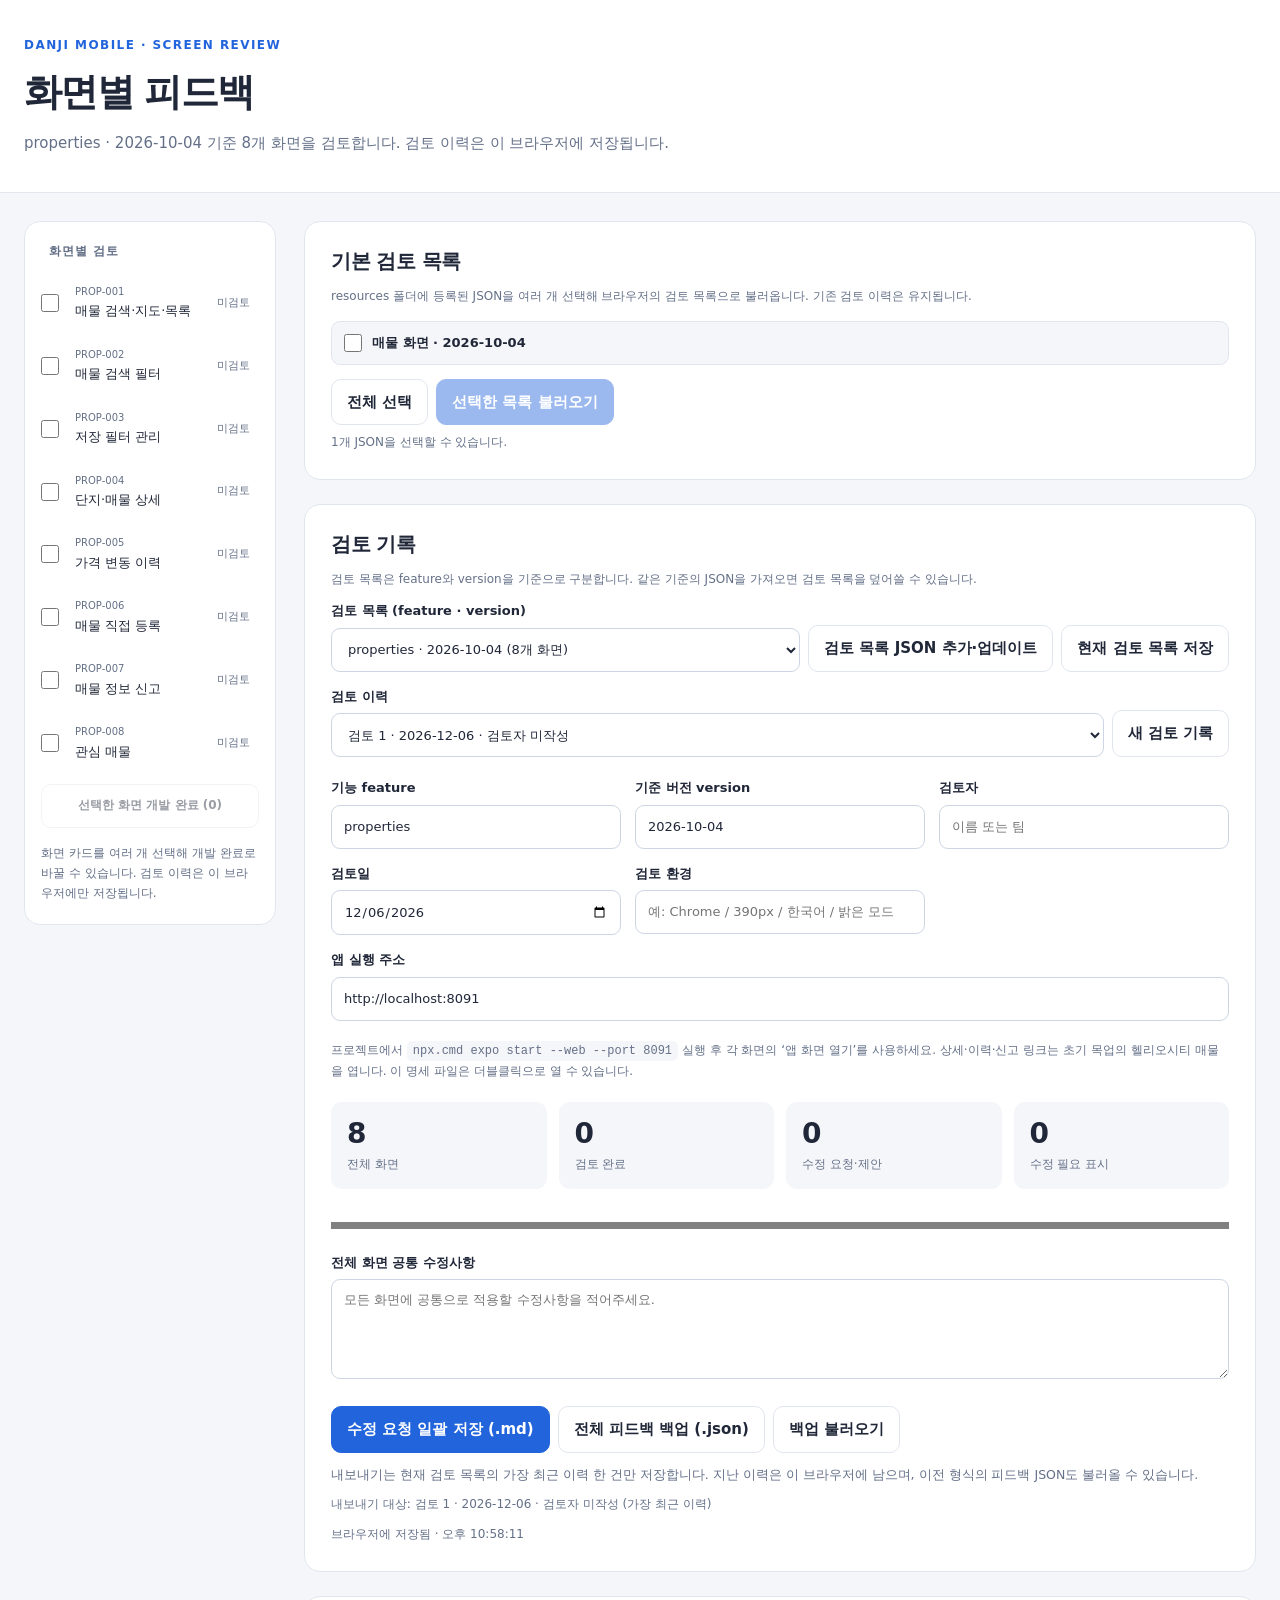
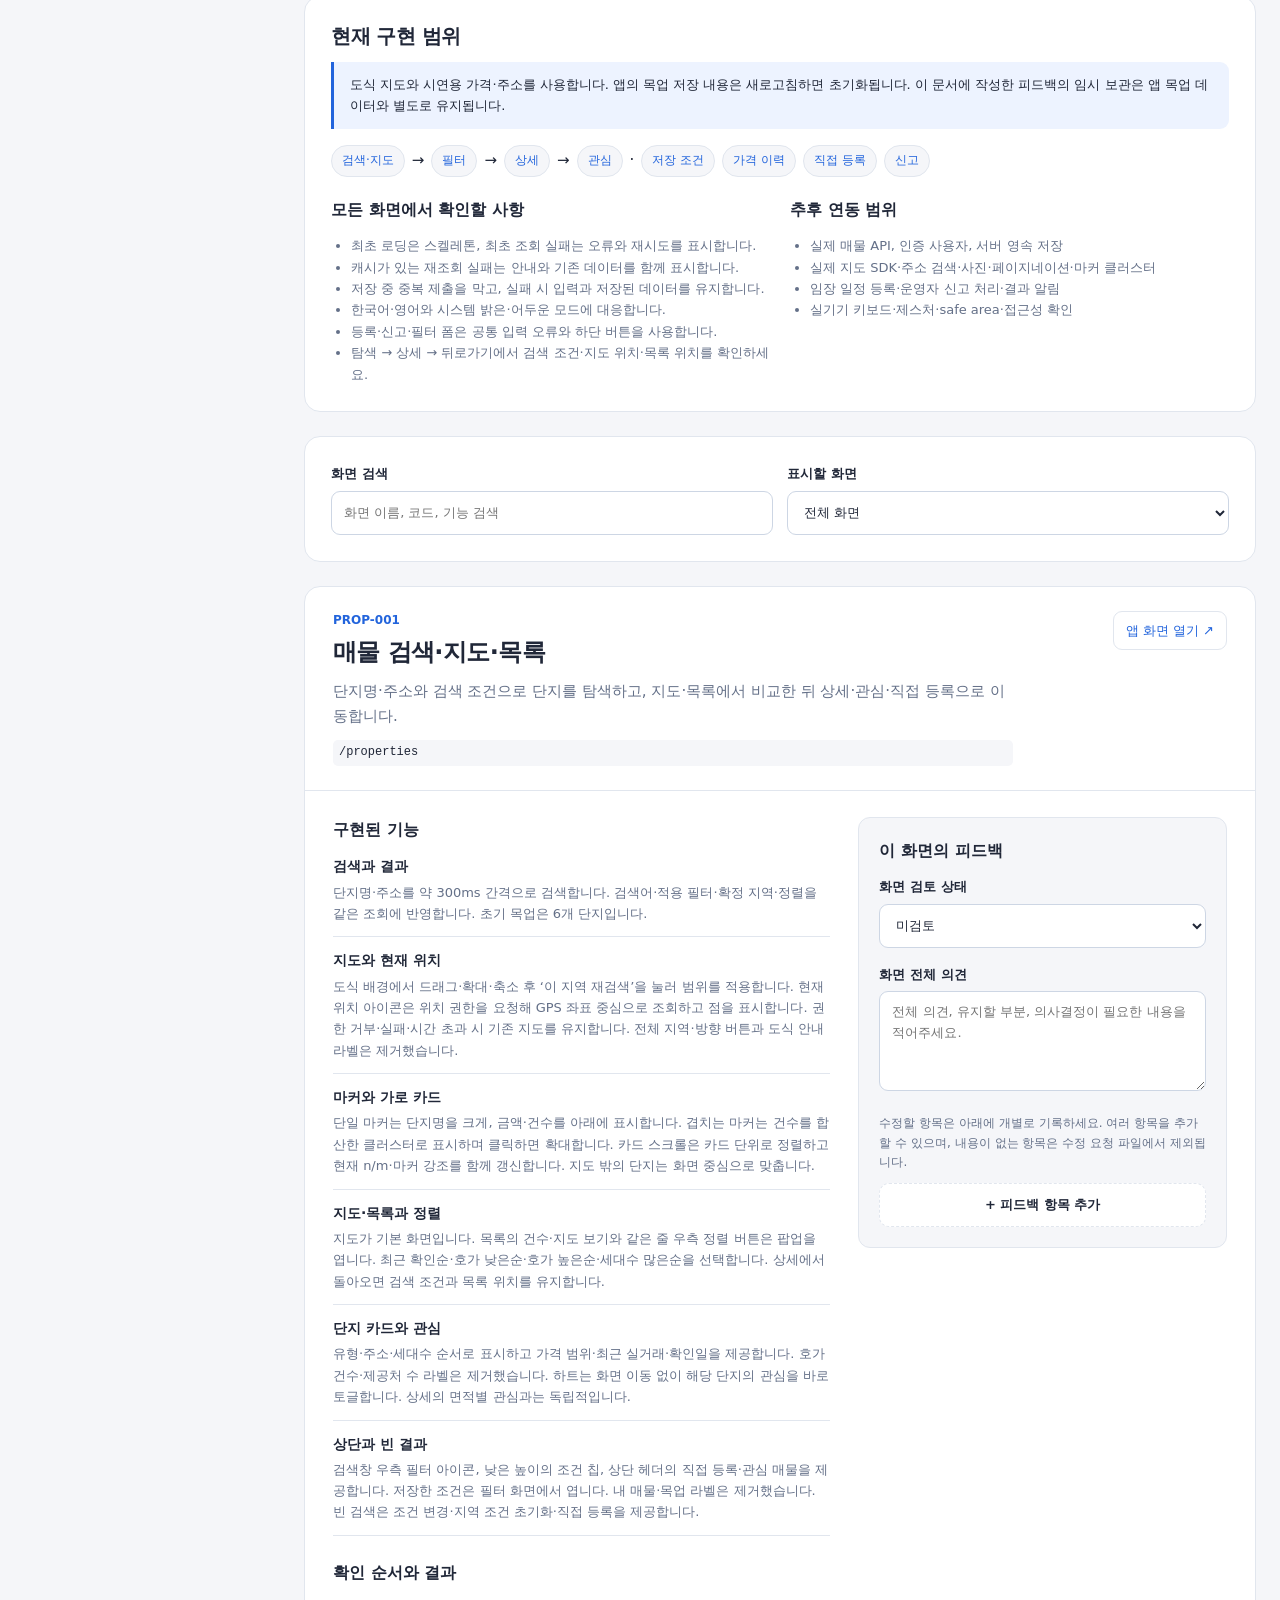
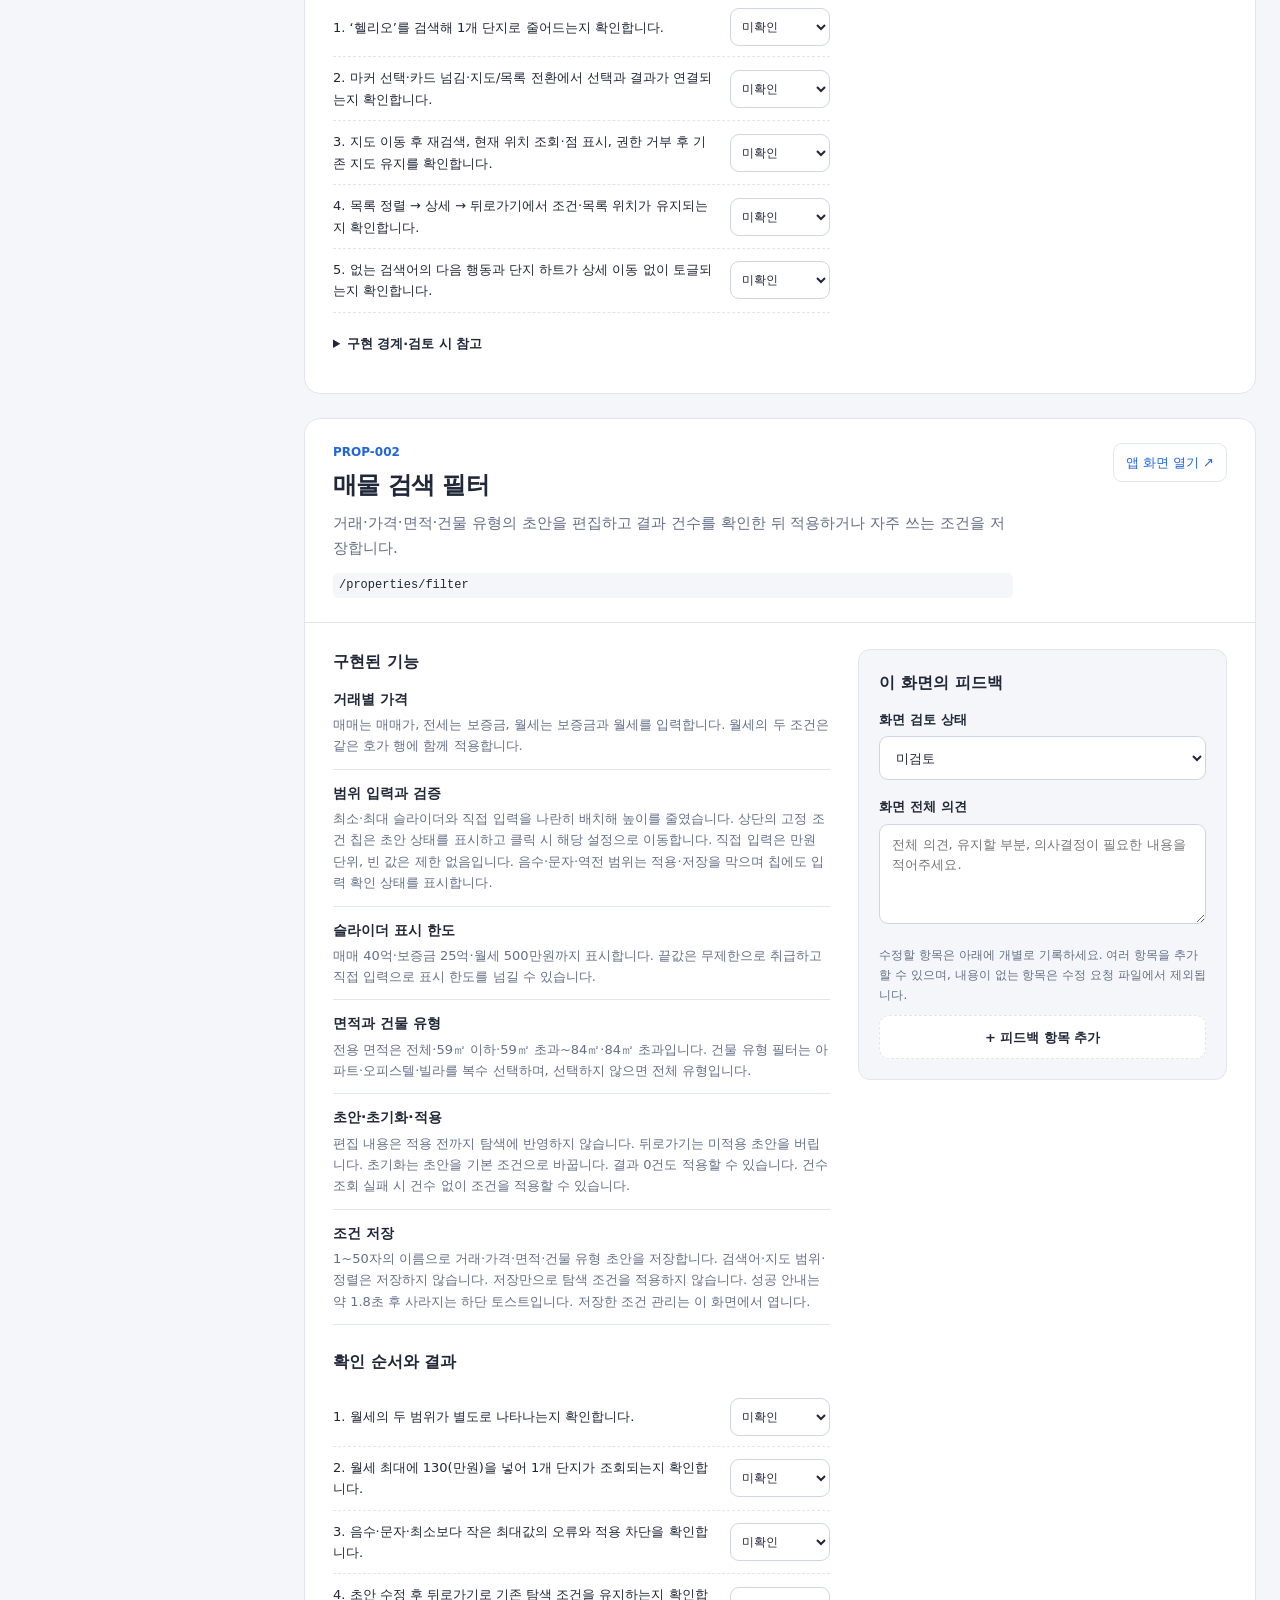
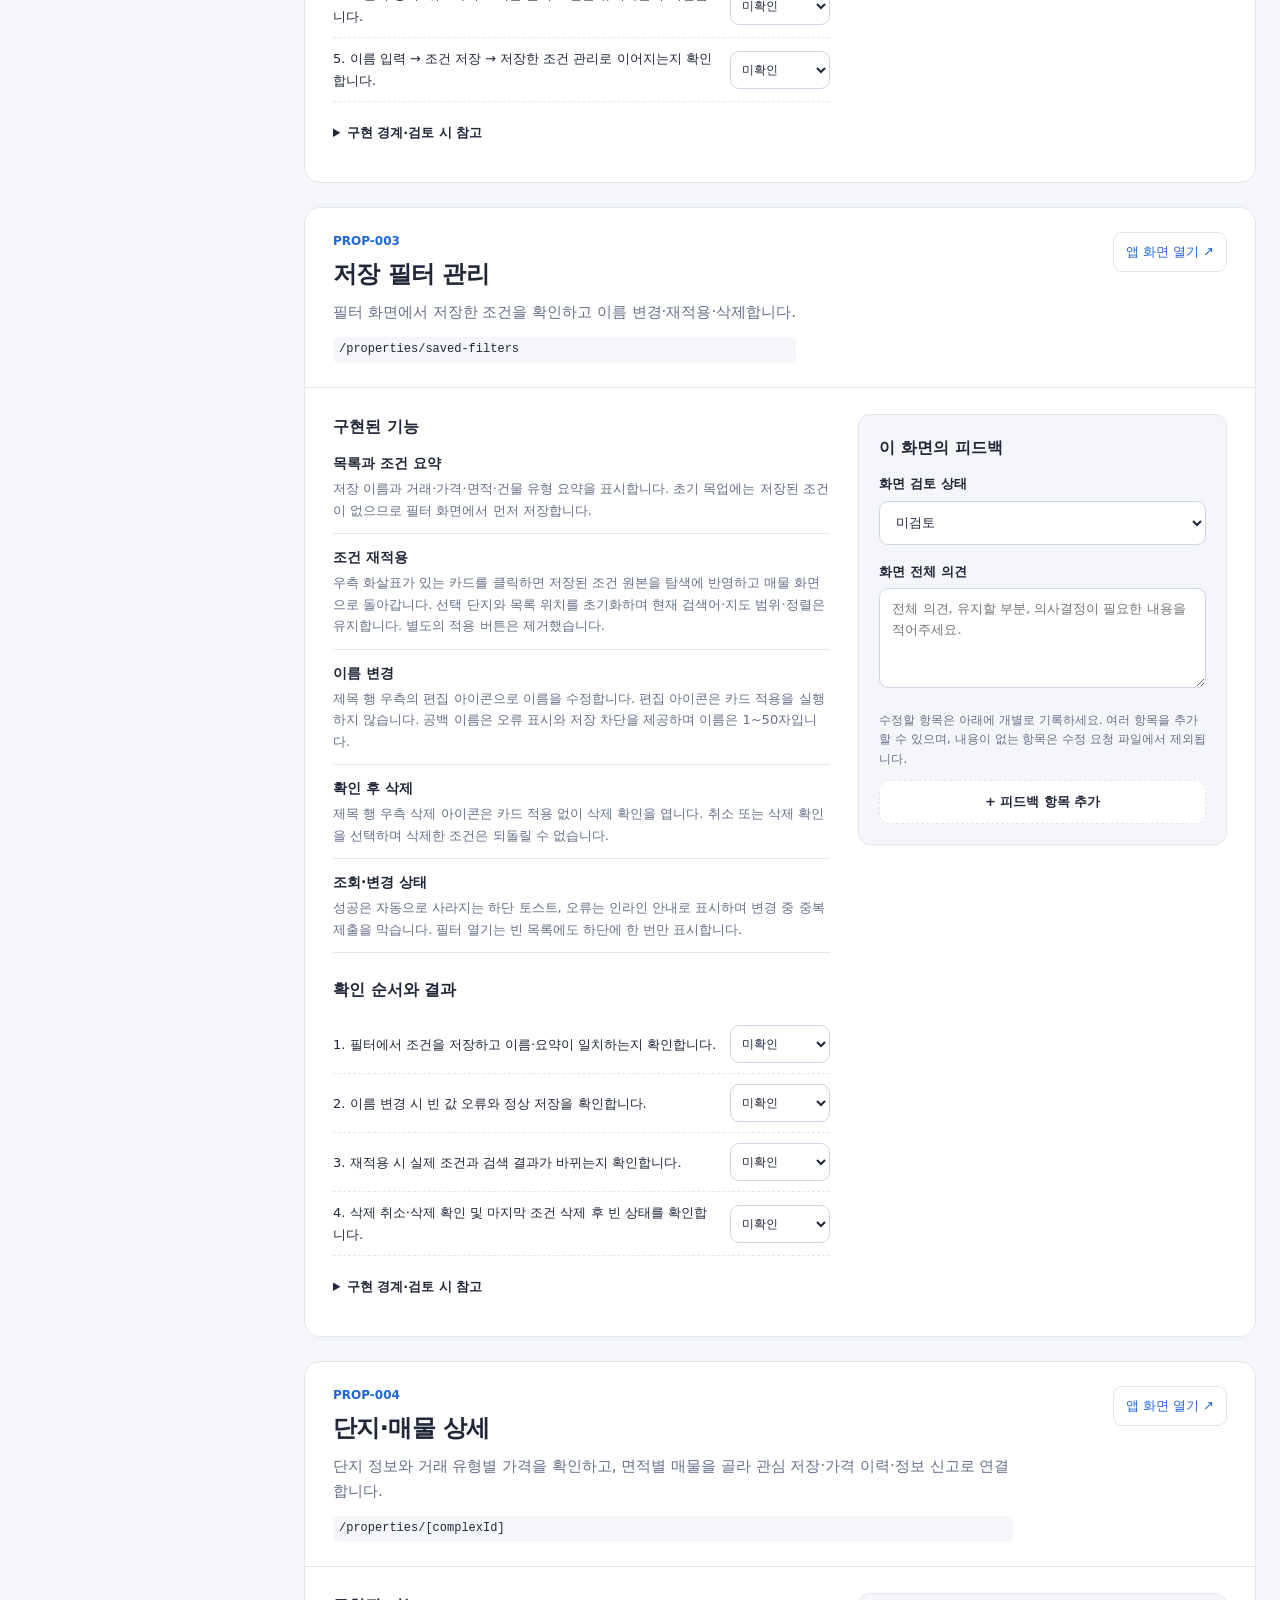
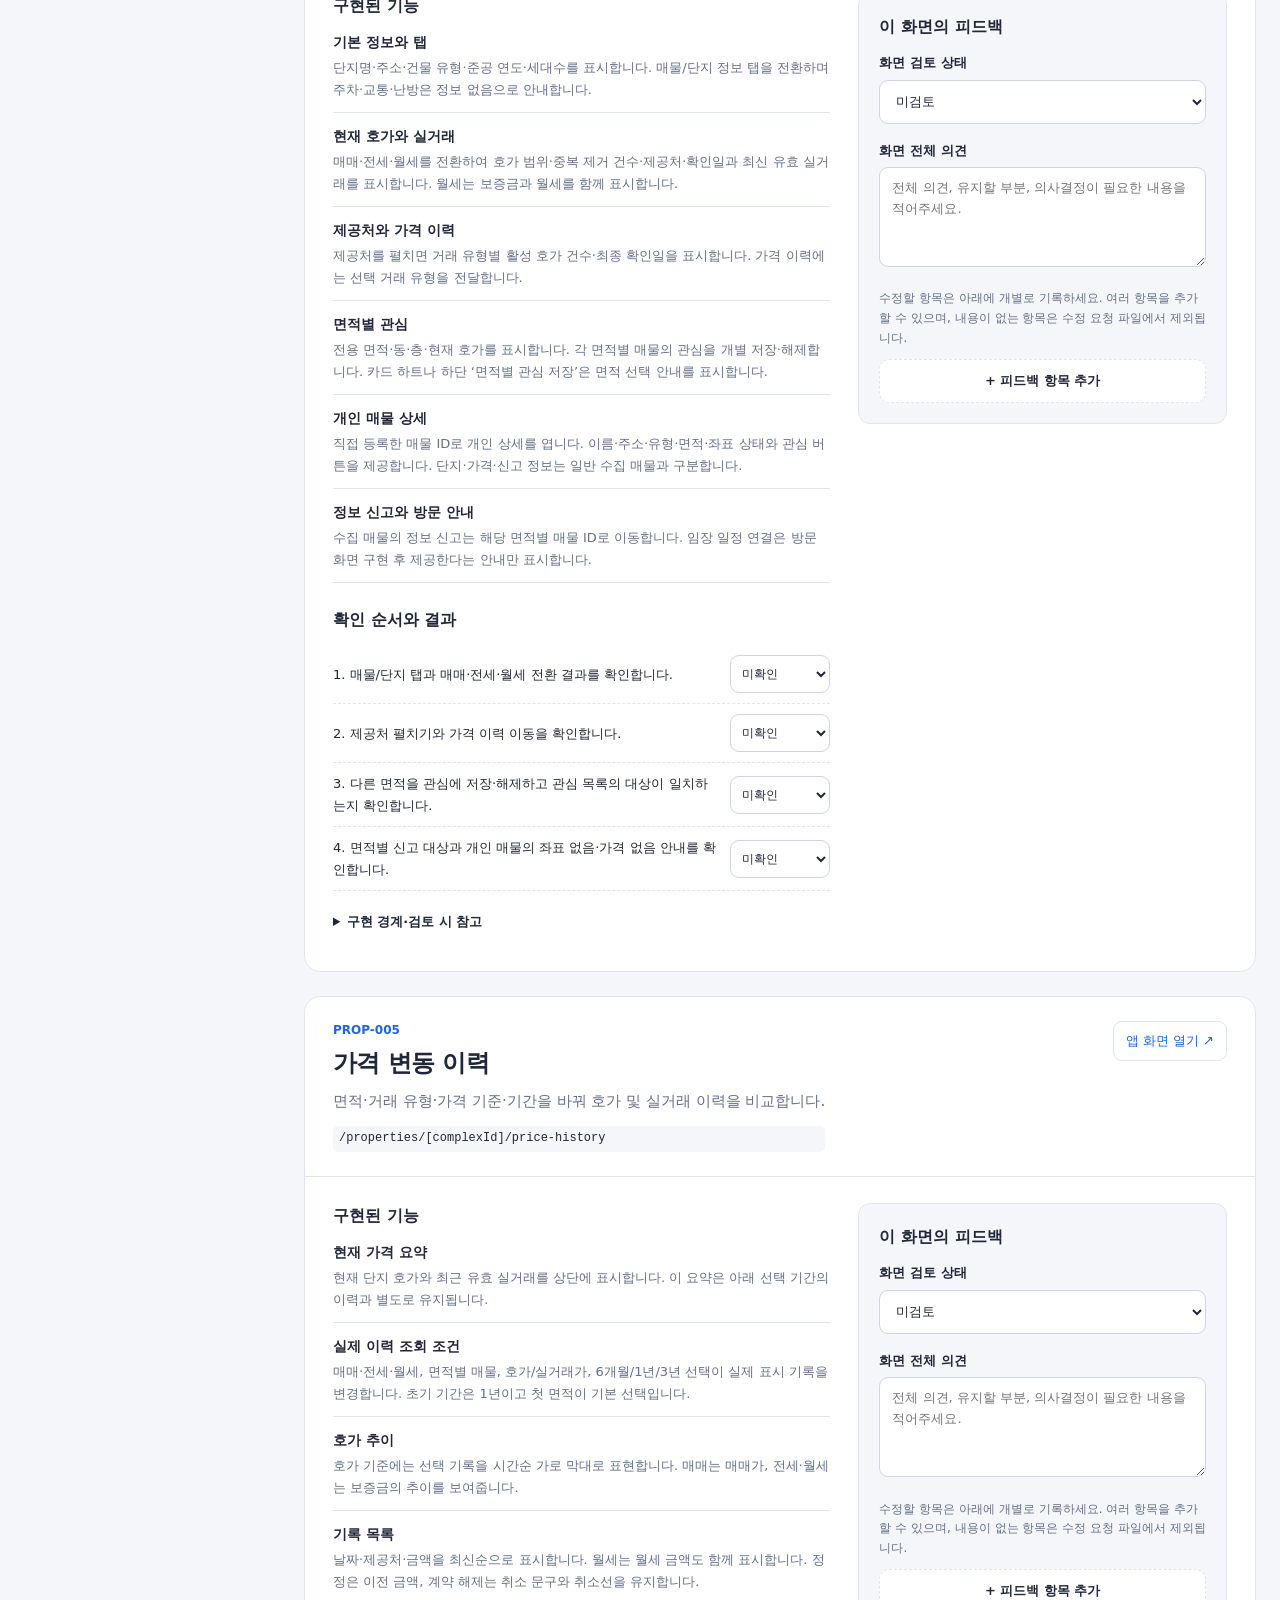
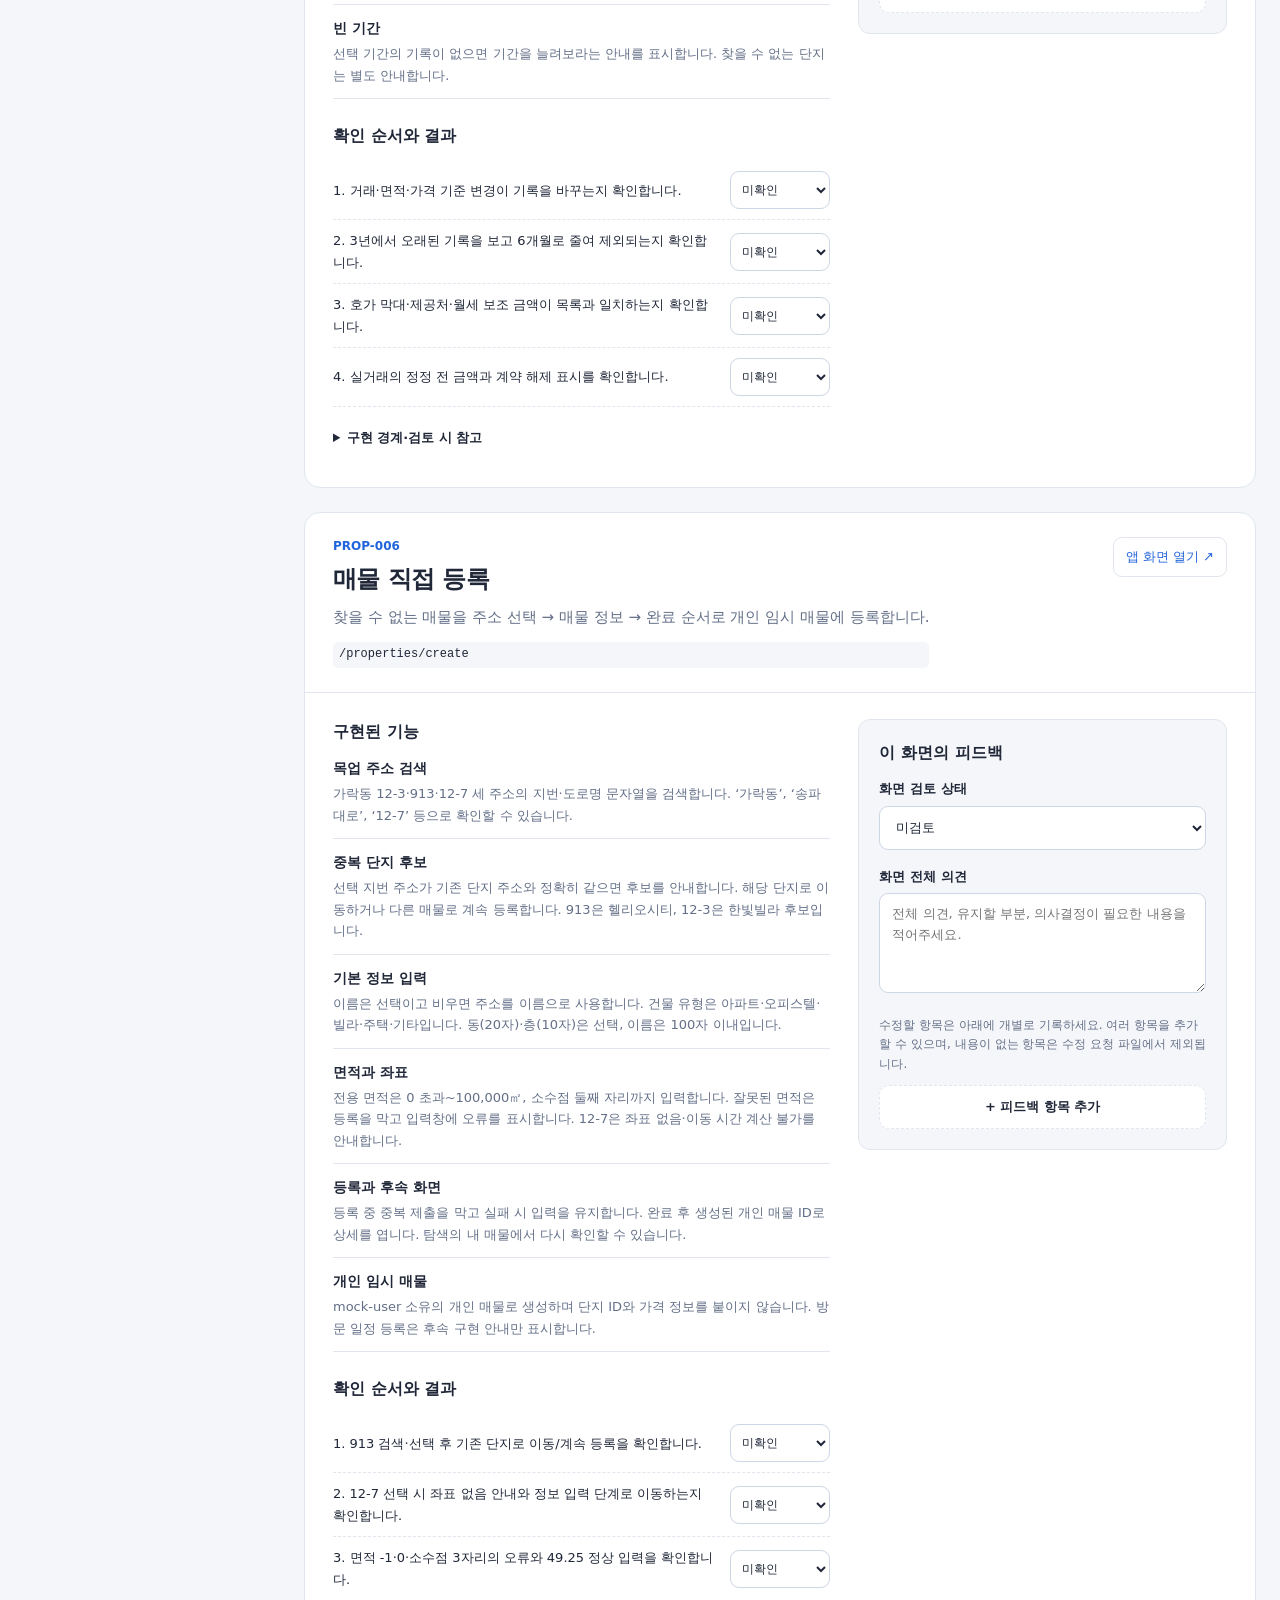
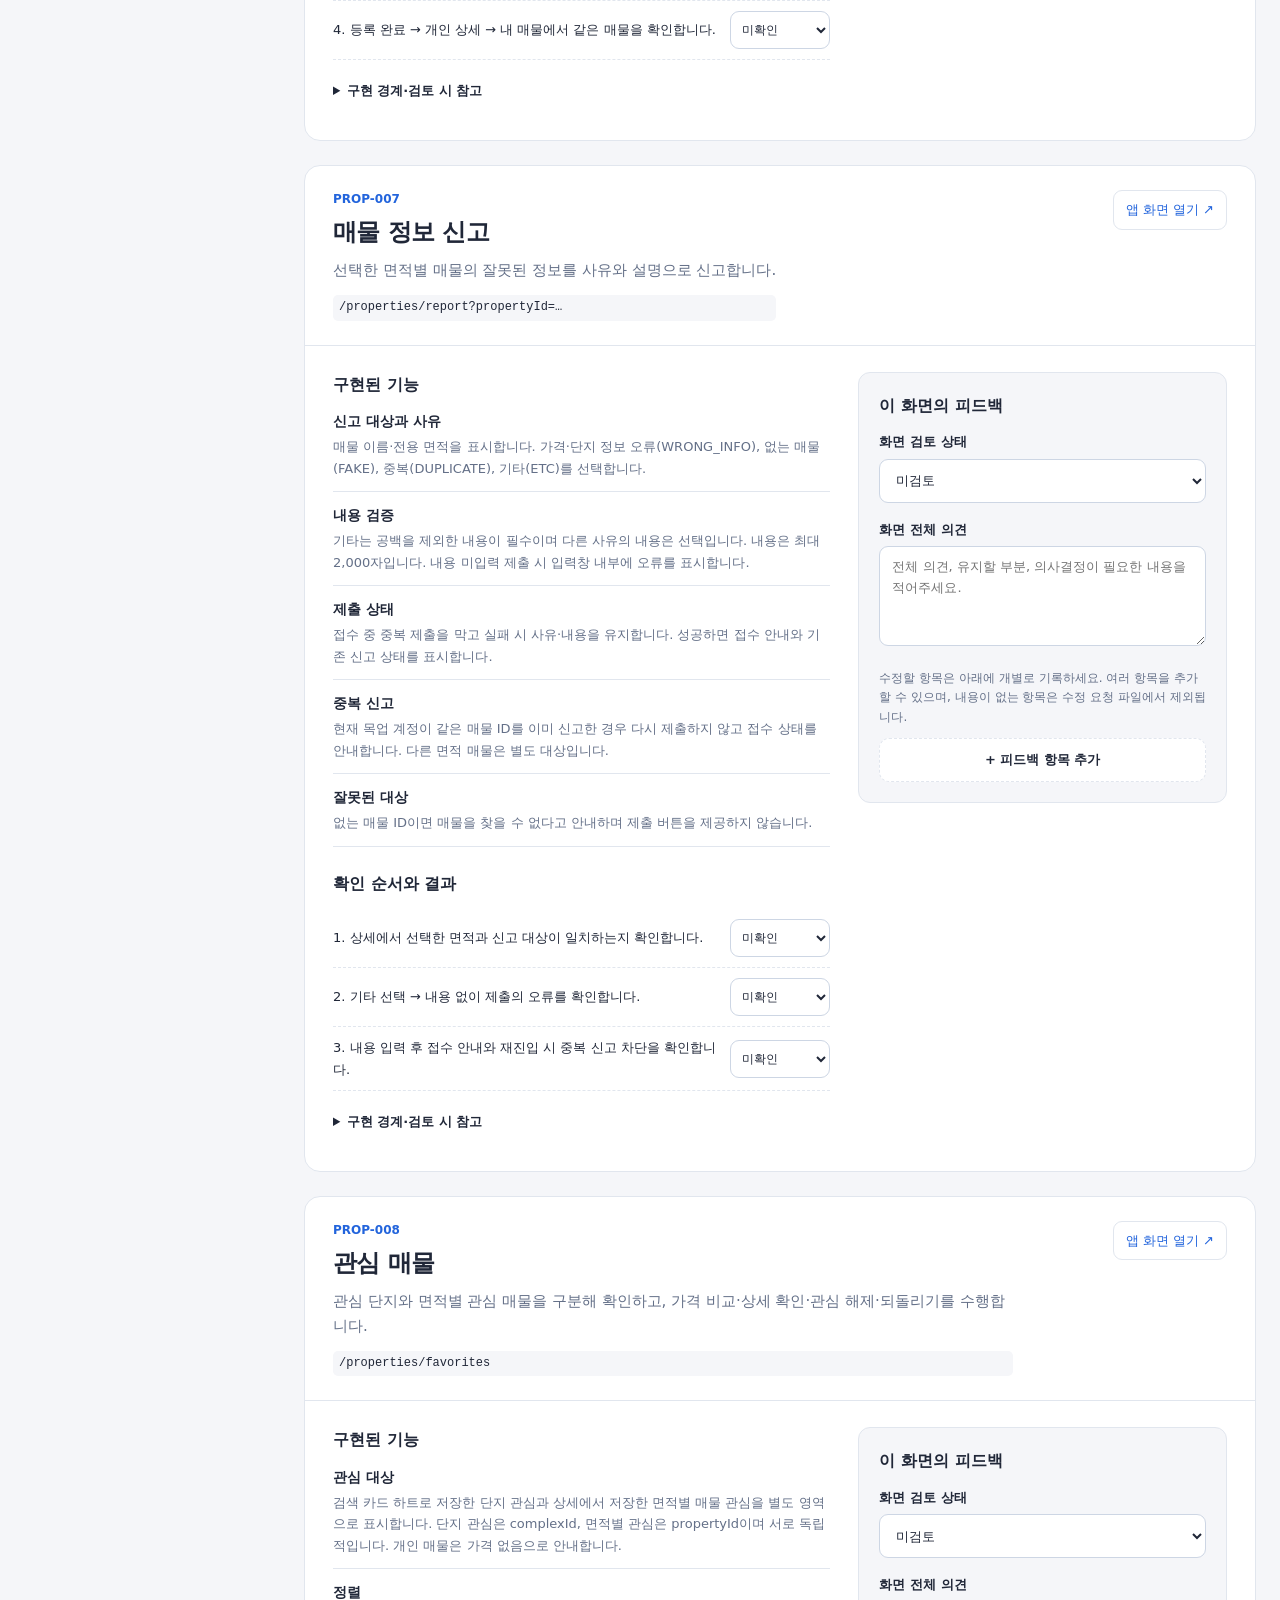
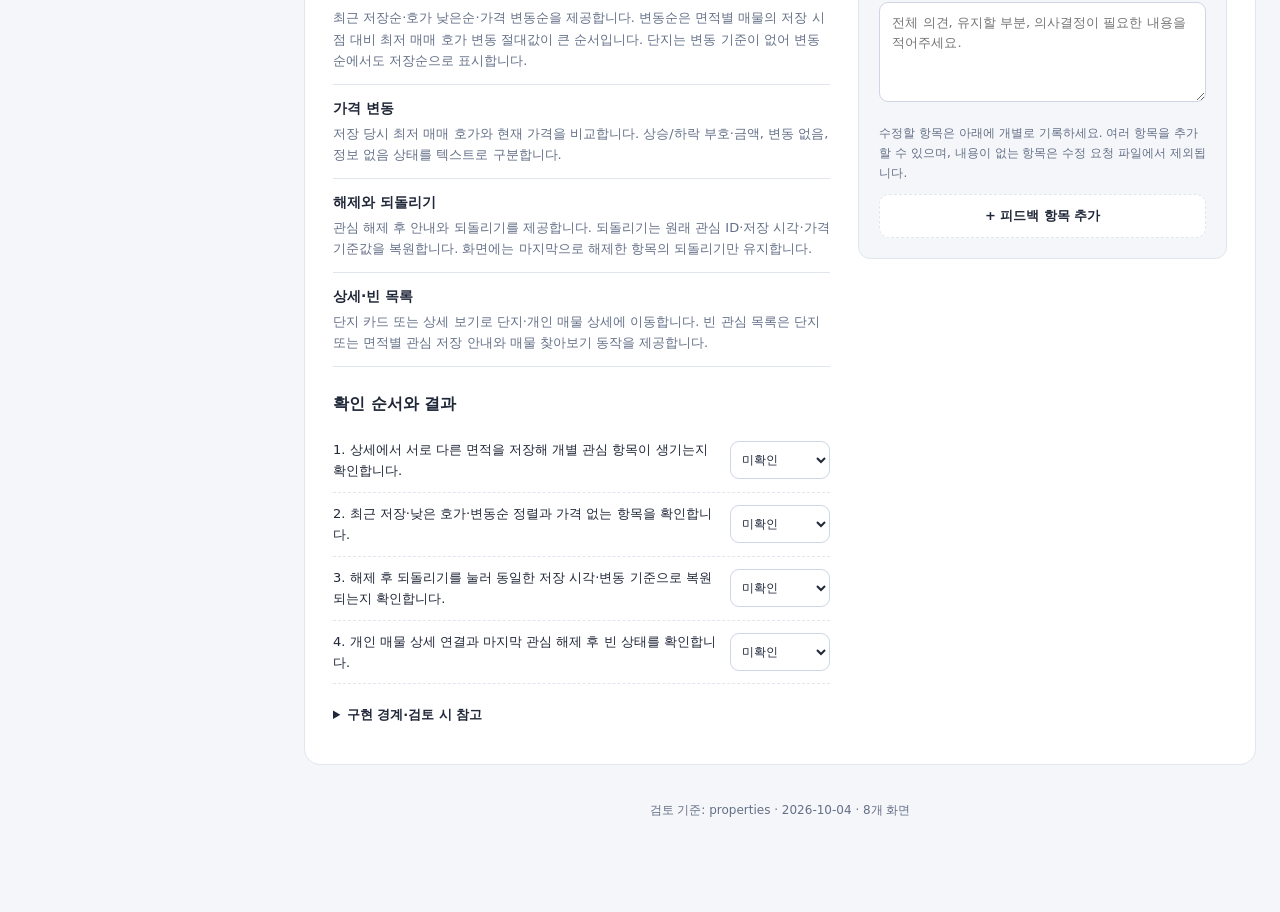
==== commit c1124473: "Fix: 화면 피드백 스크립트 오류와 검토 목록 버그 수정 - 괄호 누락으로 스크립트 전체가 실행되지 않던 문제 수정 - 저장 기록을 읽지 못해도 원본을 recovery 키에 보존" ====
--- a/screen_feedback/index.html
+++ b/screen_feedback/index.html
@@ -107,6 +107,7 @@
     .issue textarea { min-height:90px; font-size:13px; }
     .add-issue { width:100%; border-style:dashed; font-size:13px; }
     .hint { font-size:12px; color:var(--muted); margin:10px 0; }
+    .hint.warn { color:var(--danger); font-weight:600; }
     .footer { text-align:center; color:var(--muted); font-size:12px; padding:12px 0; }
     .toast { position:fixed; right:24px; bottom:24px; max-width:min(480px,calc(100vw - 32px)); padding:15px 20px; color:#fff; background:#202738; border-radius:12px; box-shadow:0 8px 32px #0002; z-index:30; }
     .toast:empty { display:none; }
@@ -140,7 +141,7 @@
         <div id="resource-list" class="resource-list"></div>
         <div class="toolbar">
           <button id="select-all-resources" type="button" disabled>전체 선택</button>
-          <button id="initialize-resources" class="primary" type="button" disabled>선택한 목록으로 초기화</button>
+          <button id="initialize-resources" class="primary" type="button" disabled>선택한 목록 불러오기</button>
         </div>
         <p id="resource-status" class="save-line" role="status" aria-live="polite">검토 목록을 불러오는 중…</p>
       </section>
@@ -181,13 +182,14 @@
           <input id="import-file" type="file" accept=".json,application/json" hidden>
         </div>
         <small>내보내기는 현재 검토 목록의 가장 최근 이력 한 건만 저장합니다. 지난 이력은 이 브라우저에 남으며, 이전 형식의 피드백 JSON도 불러올 수 있습니다.</small>
+        <p id="export-target" class="hint" role="status" aria-live="polite"></p>
         <p id="save-state" class="save-line" role="status" aria-live="polite">브라우저 임시 보관 준비 중…</p>
       </section>
       <section id="scope-section" class="panel" aria-labelledby="scope-heading">
         <h2 id="scope-heading">현재 구현 범위</h2>
         <div class="note">도식 지도와 시연용 가격·주소를 사용합니다. 앱의 목업 저장 내용은 새로고침하면 초기화됩니다. 이 문서에 작성한 피드백의 임시 보관은 앱 목업 데이터와 별도로 유지됩니다.</div>
         <div class="flow" aria-label="대표 검토 흐름">
-          <a href="#PROP-001">검색·지도</a><span aria-hidden="true">→</span><a href="#PROP-002">필터</a><span aria-hidden="true">→</span><a href="#PROP-004">상세</a><span aria-hidden="true">→</span><a href="#PROP-008">관심</a><span aria-hidden="true">·</span><a href="#PROP-003">저장 조건</a><a href="#PROP-005">가격 이력</a><a href="#PROP-006">직접 등록</a><a href="#PROP-007">신고</a>
+          <a href="#sf:PROP-001">검색·지도</a><span aria-hidden="true">→</span><a href="#sf:PROP-002">필터</a><span aria-hidden="true">→</span><a href="#sf:PROP-004">상세</a><span aria-hidden="true">→</span><a href="#sf:PROP-008">관심</a><span aria-hidden="true">·</span><a href="#sf:PROP-003">저장 조건</a><a href="#sf:PROP-005">가격 이력</a><a href="#sf:PROP-006">직접 등록</a><a href="#sf:PROP-007">신고</a>
         </div>
         <div class="common-grid">
           <div><h3>모든 화면에서 확인할 사항</h3><ul>
@@ -231,12 +233,14 @@
   const PRIORITY = {high:'높음 · 우선 수정', normal:'보통 · 다음 개선', low:'낮음 · 참고'};
   const CATEGORY = {behavior:'기능·동작', ui:'화면·배치', copy:'문구·번역', data:'데이터·가격', accessibility:'접근성·입력', other:'기타'};
   const $ = id => document.getElementById(id);
+  // 화면 id에는 ':'가 없으므로 접두사와 ':' 구분자로 페이지 요소 id·다른 화면 id와 겹치지 않게 합니다.
+  const domId = (screenId,...parts) => ['sf',screenId,...parts].join(':');
   const text = (value, max=20000) => typeof value === 'string' ? value.slice(0,max) : '';
   const choice = (value, options, fallback) => Object.hasOwn(options,value) ? value : fallback;
   const keyOf = list => JSON.stringify([list.feature,list.version]);
   const DEFAULT_LIST = normalizeChecklist(JSON.parse($('default-checklist').textContent));
   const DEFAULT_KEY = keyOf(DEFAULT_LIST);
-  let store, state, SCREENS = [], saveTimer, toastTimer, persistent = true;
+  let store, state, SCREENS = [], saveTimer, toastTimer, persistent = true, persistBlocked = false;
   let selectedScreens = new Set();
   let resourceFiles = [];
 
@@ -268,7 +272,8 @@
     const record = newRecord(list);
     if (!raw || typeof raw!=='object') return record;
     record.id = typeof raw.id==='string' && /^[A-Za-z0-9_-]{1,120}$/.test(raw.id) ? raw.id : uid();
-    for(const key of Object.keys(record.meta)) record.meta[key]=text(raw.meta?.[key],key==='appBase'?2000:300);
+    // 값이 없는 항목(이전 형식의 appBase 등)은 newRecord의 기본값을 유지합니다.
+    for(const key of Object.keys(record.meta)) if(typeof raw.meta?.[key]==='string')record.meta[key]=text(raw.meta[key],key==='appBase'?2000:300);
     if(!/^\d{4}-\d{2}-\d{2}$/.test(record.meta.reviewDate))record.meta.reviewDate=day();
     record.commonNotes=text(raw.commonNotes);
     record.createdAt=typeof raw.createdAt==='string' && Number.isFinite(Date.parse(raw.createdAt)) ? raw.createdAt : new Date().toISOString();
@@ -284,13 +289,15 @@
   function emptyStore() {
     return {schemaVersion:2,documentId:DOCUMENT_ID,checklists:{[DEFAULT_KEY]:DEFAULT_LIST},histories:{[DEFAULT_KEY]:[newRecord(DEFAULT_LIST)]},activeKey:DEFAULT_KEY,activeHistoryId:null};
   }
+  // 반환값의 skipped는 읽지 못해 건너뛴 검토 목록 수입니다. 0보다 크면 원본을 보존한 뒤 저장해야 합니다.
   function loadStore() {
     const base=emptyStore();
+    let skipped=0;
     const saved=localStorage.getItem(STORAGE_KEY);
     if(saved) {
       const raw=JSON.parse(saved);
       if(raw.schemaVersion!==2 || raw.documentId!==DOCUMENT_ID || !raw.checklists || !raw.histories) throw new Error('저장된 검토 기록 형식을 읽을 수 없습니다.');
-      for(const item of Object.values(raw.checklists)) {const list=normalizeChecklist(item);base.checklists[keyOf(list)]=list;}
+      for(const item of Object.values(raw.checklists)) {try {const list=normalizeChecklist(item);base.checklists[keyOf(list)]=list;} catch {skipped++;}}
       for(const [key,items] of Object.entries(raw.histories)) {
         const list=base.checklists[key];
         if(list && Array.isArray(items)) base.histories[key]=items.map(item=>normalizeRecord(item,list));
@@ -298,7 +305,7 @@
       for(const [key,list] of Object.entries(base.checklists)) if(!base.histories[key]?.length)base.histories[key]=[newRecord(list)];
       base.activeKey=Object.hasOwn(base.checklists,raw.activeKey)?raw.activeKey:DEFAULT_KEY;
       base.activeHistoryId=raw.activeHistoryId;
-      return base;
+      return {store:base,skipped};
     }
     const legacy=localStorage.getItem(OLD_STORAGE_KEY);
     if(legacy) {
@@ -306,7 +313,20 @@
       if(raw.schemaVersion!==1 || raw.documentId!==DOCUMENT_ID) throw new Error('이전 검토 기록 형식을 읽을 수 없습니다.');
       base.histories[DEFAULT_KEY]=[normalizeRecord(raw,DEFAULT_LIST)];
     }
-    return base;
+    return {store:base,skipped};
+  }
+  // 읽지 못한 저장 기록을 덮어쓰기 전에 별도 키로 보존합니다. 보존할 수 없으면 자동 저장을 멈춰 원본을 지킵니다.
+  function preserveUnreadable(message) {
+    try {
+      const raw=localStorage.getItem(STORAGE_KEY);
+      if(raw===null)return message;
+      const key=STORAGE_KEY+':recovery-'+Date.now();
+      localStorage.setItem(key,raw);
+      return message+' 원본은 브라우저 저장소의 '+key+' 항목에 보관했습니다.';
+    } catch {
+      persistBlocked=true;
+      return message+' 원본을 보호하기 위해 자동 저장을 멈췄습니다. 필요한 내용은 JSON 백업으로 내려받아주세요.';
+    }
   }
   function listNow() { return store.checklists[store.activeKey]; }
   function recordsNow() { return store.histories[store.activeKey]; }
@@ -327,11 +347,12 @@
   function announce(message) { $('toast').textContent=message;clearTimeout(toastTimer);toastTimer=setTimeout(()=>{$('toast').textContent='';},5500); }
   function persist() {
     clearTimeout(saveTimer);
+    if(persistBlocked){$('save-state').textContent='저장된 원본을 보호하기 위해 자동 저장을 멈췄습니다. 현재 이력을 JSON으로 백업해주세요.';return;}
     try { localStorage.setItem(STORAGE_KEY,JSON.stringify(store));persistent=true; }
     catch { persistent=false; }
     $('save-state').textContent=persistent ? '브라우저에 저장됨 · '+new Date().toLocaleTimeString('ko-KR') : '브라우저 저장을 사용할 수 없습니다. 현재 이력을 JSON으로 백업해주세요.';
   }
-  function change() { state.updatedAt=new Date().toISOString();$('save-state').textContent='작성 내용 저장 중…';clearTimeout(saveTimer);saveTimer=setTimeout(persist,350);updateSummary();updateHistoryLabels(); }
+  function change() { state.updatedAt=new Date().toISOString();$('save-state').textContent='작성 내용 저장 중…';clearTimeout(saveTimer);saveTimer=setTimeout(persist,350);updateSummary(false);updateHistoryLabels(); }
   function el(tag,attrs={},content) {
     const node=document.createElement(tag);
     for(const [key,value] of Object.entries(attrs)) {if(key==='class')node.className=value;else node.setAttribute(key,value);}
@@ -350,21 +371,24 @@
     const remove=el('button',{type:'button',class:'quiet','aria-label':spec.name+' 피드백 '+number+' 삭제'},'삭제');
     remove.addEventListener('click',()=>{if(nonempty(issue)&&!confirm('이 피드백 항목을 삭제할까요?'))return;state.reviews[spec.id].issues=state.reviews[spec.id].issues.filter(item=>item.id!==issue.id);renderIssues(spec);change();});head.append(remove);article.append(head);
     const row=el('div',{class:'row'});
-    for(const [key,label,options]of [['kind','구분',KIND],['priority','우선순위',PRIORITY]]) {const input=select(spec.id+'-'+issue.id+'-'+key,options,issue[key]);input.addEventListener('change',()=>{issue[key]=input.value;change();});row.append(field(label,input));}
+    for(const [key,label,options]of [['kind','구분',KIND],['priority','우선순위',PRIORITY]]) {const input=select(domId(spec.id,'issue',issue.id,key),options,issue[key]);input.addEventListener('change',()=>{issue[key]=input.value;change();});row.append(field(label,input));}
     article.append(row);
-    const category=select(spec.id+'-'+issue.id+'-category',CATEGORY,issue.category);category.addEventListener('change',()=>{issue.category=category.value;change();});article.append(field('대상 영역',category));
+    const category=select(domId(spec.id,'issue',issue.id,'category'),CATEGORY,issue.category);category.addEventListener('change',()=>{issue.category=category.value;change();});article.append(field('대상 영역',category));
     for(const [key,label,placeholder]of [['title','수정 항목 제목','예: 관심 저장 버튼의 선택 상태를 더 명확하게'],['problem','현재 동작·문제·재현 순서','어느 화면에서 무엇을 했고 어떤 결과가 나왔는지 적어주세요.'],['expected','원하는 수정·기대 결과','원하는 배치, 동작, 문구 또는 확인이 필요한 내용을 적어주세요.']]) {
-      const input=el(key==='title'?'input':'textarea',{id:spec.id+'-'+issue.id+'-'+key,placeholder,maxlength:key==='title'?200:20000});input.value=issue[key];input.addEventListener('input',()=>{issue[key]=input.value;change();});article.append(field(label,input));
+      const input=el(key==='title'?'input':'textarea',{id:domId(spec.id,'issue',issue.id,key),placeholder,maxlength:key==='title'?200:20000});input.value=issue[key];input.addEventListener('input',()=>{issue[key]=input.value;change();});article.append(field(label,input));
     }
     return article;
   }
-  function renderIssues(spec) { const list=$('issues-'+spec.id);list.replaceChildren();state.reviews[spec.id].issues.forEach((issue,index)=>list.append(makeIssue(spec,issue,index+1))); }
+  function renderIssues(spec) { const list=$(domId(spec.id,'issues'));list.replaceChildren();state.reviews[spec.id].issues.forEach((issue,index)=>list.append(makeIssue(spec,issue,index+1))); }
   function updateHistoryLabels() {
     const picker=$('history-select');
     const selected=picker.value;
     picker.replaceChildren();
-    recordsNow().forEach((record,index)=>picker.append(el('option',{value:record.id},'검토 '+(index+1)+' · '+(record.meta.reviewDate||day())+' · '+(record.meta.reviewer||'검토자 미작성')));
+    recordsNow().forEach((record,index)=>picker.append(el('option',{value:record.id},'검토 '+(index+1)+' · '+(record.meta.reviewDate||day())+' · '+(record.meta.reviewer||'검토자 미작성'))));
     picker.value=selected || state.id;
+    const latest=latestRecord(),target=$('export-target'),latestIndex=recordsNow().length;
+    target.textContent='내보내기 대상: 검토 '+latestIndex+' · '+(latest.meta.reviewDate||day())+' · '+(latest.meta.reviewer||'검토자 미작성')+' (가장 최근 이력)'+(state===latest?'':' — 지금 보고 있는 검토 '+(recordsNow().indexOf(state)+1)+'은 내보내지지 않습니다.');
+    target.classList.toggle('warn',state!==latest);
   }
   function render() {
     $('screen-nav').replaceChildren();$('screens').replaceChildren();
@@ -383,21 +407,21 @@
       const nav=el('div',{class:'nav-row'});
       const check=el('input',{type:'checkbox','aria-label':spec.name+' 개발 완료 대상으로 선택'});
       check.addEventListener('change',()=>{if(check.checked)selectedScreens.add(spec.id);else selectedScreens.delete(spec.id);updateSelection();});
-      const anchor=el('a',{href:'#'+spec.id});const navName=el('span',{},spec.name);navName.prepend(el('span',{class:'nav-code'},spec.id));anchor.append(navName,el('span',{class:'nav-state',id:'nav-'+spec.id}));nav.append(check,anchor);$('screen-nav').append(nav);
-      const section=el('section',{class:'screen',id:spec.id,'aria-labelledby':'heading-'+spec.id});
-      const head=el('div',{class:'screen-head'}),description=el('div');description.append(el('p',{class:'screen-code'},spec.id),el('h2',{id:'heading-'+spec.id},spec.name),el('p',{class:'screen-purpose'},spec.purpose),el('code',{class:'route'},spec.route));
+      const anchor=el('a',{href:'#'+domId(spec.id)});const navName=el('span',{},spec.name);navName.prepend(el('span',{class:'nav-code'},spec.id));anchor.append(navName,el('span',{class:'nav-state',id:domId(spec.id,'nav')}));nav.append(check,anchor);$('screen-nav').append(nav);
+      const section=el('section',{class:'screen',id:domId(spec.id),'aria-labelledby':domId(spec.id,'heading')});
+      const head=el('div',{class:'screen-head'}),description=el('div');description.append(el('p',{class:'screen-code'},spec.id),el('h2',{id:domId(spec.id,'heading')},spec.name),el('p',{class:'screen-purpose'},spec.purpose),el('code',{class:'route'},spec.route));
       const open=el('a',{class:'open-screen',target:'_blank',rel:'noopener','data-open':spec.id},'앱 화면 열기 ↗');head.append(description,open);section.append(head);
       const body=el('div',{class:'screen-body'}),specColumn=el('div');specColumn.append(el('h3',{},'구현된 기능'));
       for(const [name,detail]of spec.features){const item=el('div',{class:'feature'});item.append(el('strong',{},name),el('p',{},detail));specColumn.append(item);}
       const checks=el('div',{class:'checks'});checks.append(el('h3',{},'확인 순서와 결과'));
-      spec.checks.forEach((checkText,index)=>{const item=el('div',{class:'check','data-result':review.checks[index]});const id=spec.id+'-check-'+index;const input=select(id,RESULT,review.checks[index]);item.append(el('label',{for:id},(index+1)+'. '+checkText),input);input.addEventListener('change',()=>{review.checks[index]=input.value;item.dataset.result=input.value;change();});checks.append(item);});specColumn.append(checks);
+      spec.checks.forEach((checkText,index)=>{const item=el('div',{class:'check','data-result':review.checks[index]});const id=domId(spec.id,'check',index);const input=select(id,RESULT,review.checks[index]);item.append(el('label',{for:id},(index+1)+'. '+checkText),input);input.addEventListener('change',()=>{review.checks[index]=input.value;item.dataset.result=input.value;change();});checks.append(item);});specColumn.append(checks);
       const bounds=el('details');bounds.append(el('summary',{},'구현 경계·검토 시 참고'));const ul=el('ul');for(const note of spec.boundaries)ul.append(el('li',{},note));bounds.append(ul,el('p',{},'구현 파일: '+spec.source));specColumn.append(bounds);
       const reviewColumn=el('div',{class:'review'});reviewColumn.append(el('h3',{},'이 화면의 피드백'));
-      const status=select(spec.id+'-status',STATUS,review.status);status.addEventListener('change',()=>{review.status=status.value;change();});reviewColumn.append(field('화면 검토 상태',status));
-      const notes=el('textarea',{id:spec.id+'-notes',placeholder:'전체 의견, 유지할 부분, 의사결정이 필요한 내용을 적어주세요.',maxlength:20000});notes.value=review.notes;notes.addEventListener('input',()=>{review.notes=notes.value;change();});reviewColumn.append(field('화면 전체 의견',notes));
+      const status=select(domId(spec.id,'status'),STATUS,review.status);status.addEventListener('change',()=>{review.status=status.value;change();});reviewColumn.append(field('화면 검토 상태',status));
+      const notes=el('textarea',{id:domId(spec.id,'notes'),placeholder:'전체 의견, 유지할 부분, 의사결정이 필요한 내용을 적어주세요.',maxlength:20000});notes.value=review.notes;notes.addEventListener('input',()=>{review.notes=notes.value;change();});reviewColumn.append(field('화면 전체 의견',notes));
       reviewColumn.append(el('p',{class:'hint'},'수정할 항목은 아래에 개별로 기록하세요. 여러 항목을 추가할 수 있으며, 내용이 없는 항목은 수정 요청 파일에서 제외됩니다.'));
-      const issueList=el('div',{id:'issues-'+spec.id});reviewColumn.append(issueList);
-      const add=el('button',{type:'button',class:'add-issue'},'+ 피드백 항목 추가');add.addEventListener('click',()=>{if(review.issues.length>=100){announce('화면당 최대 100개까지 기록할 수 있습니다.');return;}const issue=blankIssue();review.issues.push(issue);renderIssues(spec);change();$(spec.id+'-'+issue.id+'-title').focus();});reviewColumn.append(add);
+      const issueList=el('div',{id:domId(spec.id,'issues')});reviewColumn.append(issueList);
+      const add=el('button',{type:'button',class:'add-issue'},'+ 피드백 항목 추가');add.addEventListener('click',()=>{if(review.issues.length>=100){announce('화면당 최대 100개까지 기록할 수 있습니다.');return;}const issue=blankIssue();review.issues.push(issue);renderIssues(spec);change();$(domId(spec.id,'issue',issue.id,'title')).focus();});reviewColumn.append(add);
       body.append(specColumn,reviewColumn);section.append(body);$('screens').append(section);renderIssues(spec);
     }
     $('screen-count').textContent=SCREENS.length;$('review-progress').max=SCREENS.length;
@@ -405,25 +429,32 @@
   }
   function appUrl(spec) { try {const url=new URL(state.meta.appBase);if(!['http:','https:'].includes(url.protocol))return null;return url.origin+url.pathname.replace(/\/$/,'')+spec.example;} catch {return null;} }
   function updateLinks() { for(const spec of SCREENS){const anchor=document.querySelector('[data-open="'+spec.id+'"]');const url=appUrl(spec);if(url){anchor.href=url;anchor.removeAttribute('aria-disabled');}else{anchor.removeAttribute('href');anchor.setAttribute('aria-disabled','true');}} }
+  function searchText(spec) { return [spec.id,spec.name,spec.route,spec.example,spec.source,spec.purpose,...spec.features.flat(),...spec.checks,...spec.boundaries].join('\n').toLocaleLowerCase(); }
   function filterScreens() {
     const query=$('screen-search').value.trim().toLocaleLowerCase(),mode=$('screen-filter').value;let visible=0;
-    for(const spec of SCREENS){const review=state.reviews[spec.id];const match=JSON.stringify(spec).toLocaleLowerCase().includes(query);const statusMatch=mode==='all'||mode==='requests'&&needsReview(review)||mode==='unreviewed'&&['pending','hold'].includes(review.status)||mode==='reviewed'&&['approved','revision','developed'].includes(review.status);$(spec.id).hidden=!(match&&statusMatch);if(!$(spec.id).hidden)visible++;}
+    for(const spec of SCREENS){const review=state.reviews[spec.id];const match=searchText(spec).includes(query);const statusMatch=mode==='all'||mode==='requests'&&needsReview(review)||mode==='unreviewed'&&['pending','hold'].includes(review.status)||mode==='reviewed'&&['approved','revision','developed'].includes(review.status);const section=$(domId(spec.id));section.hidden=!(match&&statusMatch);if(!section.hidden)visible++;}
     $('no-results').style.display=visible?'none':'block';
   }
-  function updateSummary() {
+  // 작성 중에는 refilter=false로 호출해 편집하던 화면 카드가 필터 조건 때문에 사라지지 않게 합니다.
+  function updateSummary(refilter=true) {
     let reviewed=0,requestTotal=0,flagTotal=0;
-    for(const spec of SCREENS){const review=state.reviews[spec.id];if(['approved','revision','developed'].includes(review.status))reviewed++;if(review.status!=='developed'){requestTotal+=requests(review).length;flagTotal+=flags(review);}const badge=$('nav-'+spec.id);if(badge){const count=requestCount(review);badge.textContent=count?'수정 '+count:STATUS[review.status];badge.style.color=count?'var(--danger)':['approved','developed'].includes(review.status)?'var(--success)':'var(--muted)';}}
-    $('reviewed-count').textContent=reviewed;$('request-count').textContent=requestTotal;$('flag-count').textContent=flagTotal;$('review-progress').value=reviewed;filterScreens();
+    for(const spec of SCREENS){const review=state.reviews[spec.id];if(['approved','revision','developed'].includes(review.status))reviewed++;if(review.status!=='developed'){requestTotal+=requests(review).length;flagTotal+=flags(review);}const badge=$(domId(spec.id,'nav'));if(badge){const count=requestCount(review);badge.textContent=count?'수정 '+count:STATUS[review.status];badge.style.color=count?'var(--danger)':['approved','developed'].includes(review.status)?'var(--success)':'var(--muted)';}}
+    $('reviewed-count').textContent=reviewed;$('request-count').textContent=requestTotal;$('flag-count').textContent=flagTotal;$('review-progress').value=reviewed;if(refilter)filterScreens();
   }
   function rebaseRecord(record,oldList,newList) {
     const oldScreens=new Map(oldList.screens.map(spec=>[spec.id,spec]));
+    const reviews={};
     for(const spec of newList.screens){
       const previous=oldScreens.get(spec.id);
       const review=record.reviews[spec.id];
-      if(!previous || !review){record.reviews[spec.id]=blankReview(spec);continue;}
-      const byText=new Map(previous.checks.map((item,index)=>[item,review.checks[index]]));
-      review.checks=spec.checks.map(item=>choice(byText.get(item),RESULT,'pending'));
-    }
+      if(!previous || !review){reviews[spec.id]=blankReview(spec);continue;}
+      // 같은 문구의 확인 항목이 여러 개면 순서대로 결과를 이어받습니다.
+      const byText=new Map();
+      previous.checks.forEach((item,index)=>{if(!byText.has(item))byText.set(item,[]);byText.get(item).push(review.checks[index]);});
+      review.checks=spec.checks.map(item=>choice(byText.get(item)?.shift(),RESULT,'pending'));
+      reviews[spec.id]=review;
+    }
+    record.reviews=reviews;
     record.feature=newList.feature;record.version=newList.version;
   }
   function quote(value) {return (value.trim()||'미작성').split(/\r?\n/).map(line=>'> '+line).join('\n');}
@@ -450,17 +481,27 @@
     const keys=new Set(lists.map(keyOf));
     if(keys.size!==lists.length)throw new Error('선택한 JSON에 같은 feature·version 조합이 중복되어 있습니다.');
     const changed=lists.filter(list=>Object.hasOwn(store.checklists,keyOf(list))&&JSON.stringify(store.checklists[keyOf(list)])!==JSON.stringify(list));
-    if(changed.length&&!confirm(changed.map(list=>list.feature+' · '+list.version).join(', ')+' 검토 목록을 덮어쓸까요? 같은 문구의 확인 결과와 검토 이력은 유지됩니다.'))return false;
+    const removed=changed.flatMap(list=>{const ids=new Set(list.screens.map(spec=>spec.id));return store.checklists[keyOf(list)].screens.filter(spec=>!ids.has(spec.id)).map(spec=>spec.id);});
+    if(changed.length&&!confirm(changed.map(list=>list.feature+' · '+list.version).join(', ')+' 검토 목록을 덮어쓸까요? 같은 문구의 확인 결과와 검토 이력은 유지됩니다.'+(removed.length?' 목록에서 빠지는 화면('+removed.join(', ')+')의 피드백은 삭제됩니다.':'')))return false;
     persist();
+    const summary={added:0,updated:0,unchanged:0};
     for(const list of lists){
       const key=keyOf(list),previous=store.checklists[key];
-      if(previous&&JSON.stringify(previous)!==JSON.stringify(list))for(const record of store.histories[key])rebaseRecord(record,previous,list);
+      if(!previous)summary.added++;
+      else if(JSON.stringify(previous)!==JSON.stringify(list)){summary.updated++;for(const record of store.histories[key])rebaseRecord(record,previous,list);}
+      else summary.unchanged++;
       store.checklists[key]=list;
       if(!store.histories[key]?.length)store.histories[key]=[newRecord(list)];
     }
-    store.activeKey=keyOf(lists[0]);store.activeHistoryId=store.histories[store.activeKey].at(-1).id;
+    const nextKey=keyOf(lists[0]);
+    // 보고 있던 목록을 다시 불러오면 선택한 이력을 유지하고, 다른 목록으로 바뀔 때만 최근 이력을 엽니다.
+    if(store.activeKey!==nextKey){store.activeKey=nextKey;store.activeHistoryId=store.histories[nextKey].at(-1).id;}
     selectRecord();
-    return true;
+    return summary;
+  }
+  function describeApply(summary) {
+    if(!summary.added&&!summary.updated)return '선택한 '+summary.unchanged+'개 검토 목록이 이미 최신입니다. 변경 사항이 없습니다.';
+    return [summary.added&&'추가 '+summary.added+'개',summary.updated&&'갱신 '+summary.updated+'개',summary.unchanged&&'변경 없음 '+summary.unchanged+'개'].filter(Boolean).join(' · ')+' 검토 목록을 불러왔습니다.';
   }
   function selectedResources() {return [...$('resource-list').querySelectorAll('input[type="checkbox"]:checked')].map(input=>resourceFiles[Number(input.value)]);}
   function updateResourceSelection() {
@@ -500,7 +541,11 @@
     if(item.data)return item.data;
     const response=await fetch('./resources/'+encodeURIComponent(item.file),{cache:'no-store'});
     if(!response.ok)throw new Error(item.file+' 파일을 읽을 수 없습니다.');
-    return normalizeChecklist(JSON.parse((await response.text()).replace(/^\uFEFF/,'')));
+    let raw;
+    try {raw=JSON.parse((await response.text()).replace(/^\uFEFF/,''));}
+    catch {throw new Error(item.file+' JSON 파일 형식을 확인해주세요.');}
+    try {return normalizeChecklist(raw);}
+    catch(error) {throw new Error(item.file+': '+error.message);}
   }
   $('select-all-resources').addEventListener('click',()=>{
     for(const input of $('resource-list').querySelectorAll('input[type="checkbox"]'))input.checked=true;
@@ -511,9 +556,10 @@
     $('initialize-resources').disabled=true;$('resource-status').textContent='선택한 JSON을 읽는 중…';
     try {
       const lists=await Promise.all(selected.map(readResource));
-      if(applyChecklists(lists)){
-        $('resource-status').textContent=lists.length+'개 검토 목록을 불러왔습니다.';
-        announce('선택한 검토 목록을 브라우저에 저장했습니다.');
+      const summary=applyChecklists(lists);
+      if(summary){
+        $('resource-status').textContent=describeApply(summary);
+        announce($('resource-status').textContent);
       } else $('resource-status').textContent='검토 목록 변경을 취소했습니다.';
     } catch(error){$('resource-status').textContent=error.message||'검토 목록을 읽지 못했습니다.';announce($('resource-status').textContent);}
     finally{updateResourceSelection();}
@@ -523,7 +569,7 @@
   $('screen-search').addEventListener('input',filterScreens);$('screen-filter').addEventListener('change',filterScreens);
   $('complete-selected').addEventListener('click',()=>{
     if(!selectedScreens.size)return;
-    for(const id of selectedScreens){state.reviews[id].status='developed';$(id+'-status').value='developed';}
+    for(const id of selectedScreens){state.reviews[id].status='developed';$(domId(id,'status')).value='developed';}
     selectedScreens.clear();for(const input of $('screen-nav').querySelectorAll('input[type="checkbox"]'))input.checked=false;
     updateSelection();change();announce('선택한 화면을 개발 완료로 표시했습니다.');
   });
@@ -536,7 +582,7 @@
     try {
       if(files.some(file=>file.size>5*1024*1024))throw new Error('각 검토 목록 JSON은 5MB 이하로 준비해주세요.');
       const lists=await Promise.all(files.map(async file=>normalizeChecklist(JSON.parse((await file.text()).replace(/^\uFEFF/,'')))));
-      if(applyChecklists(lists))announce(lists.length+'개 검토 목록을 추가·업데이트했습니다.');
+      const summary=applyChecklists(lists);if(summary)announce(describeApply(summary));
     } catch(error){announce(error instanceof SyntaxError?'JSON 파일 형식을 확인해주세요.':error.message);}
     finally{event.target.value='';}
   });
@@ -575,8 +621,10 @@
   window.addEventListener('pagehide',persist);
   document.addEventListener('visibilitychange',()=>{if(document.visibilityState==='hidden')persist();});
   let restoreProblem='';
-  try {store=loadStore();}
-  catch {store=emptyStore();restoreProblem='브라우저에 저장된 검토 기록을 읽지 못했습니다. JSON 백업을 불러올 수 있습니다.';}
+  try {
+    const loaded=loadStore();store=loaded.store;
+    if(loaded.skipped)restoreProblem=preserveUnreadable('저장된 검토 목록 '+loaded.skipped+'개를 읽지 못해 제외했습니다.');
+  } catch {store=emptyStore();restoreProblem=preserveUnreadable('브라우저에 저장된 검토 기록을 읽지 못했습니다. JSON 백업을 불러올 수 있습니다.');}
   selectRecord();void loadResources();if(restoreProblem)announce(restoreProblem);
 
   </script>
